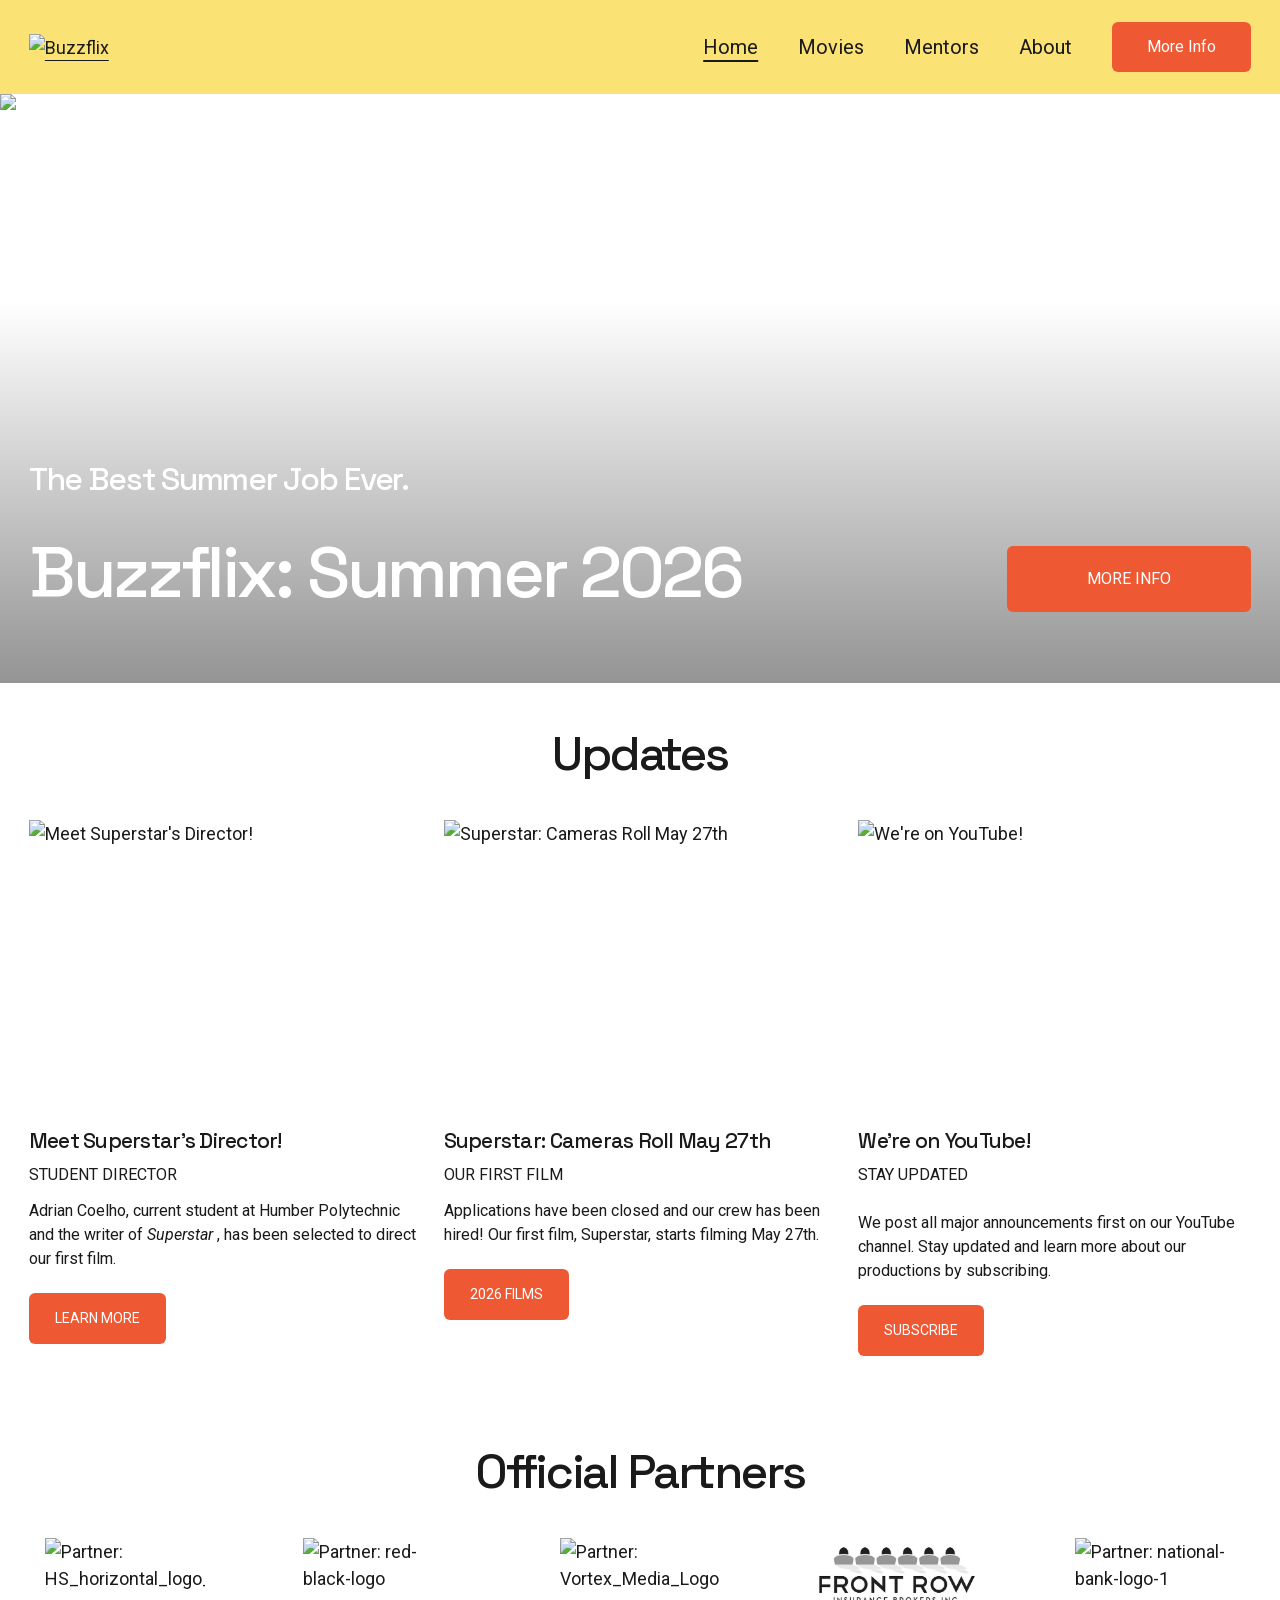
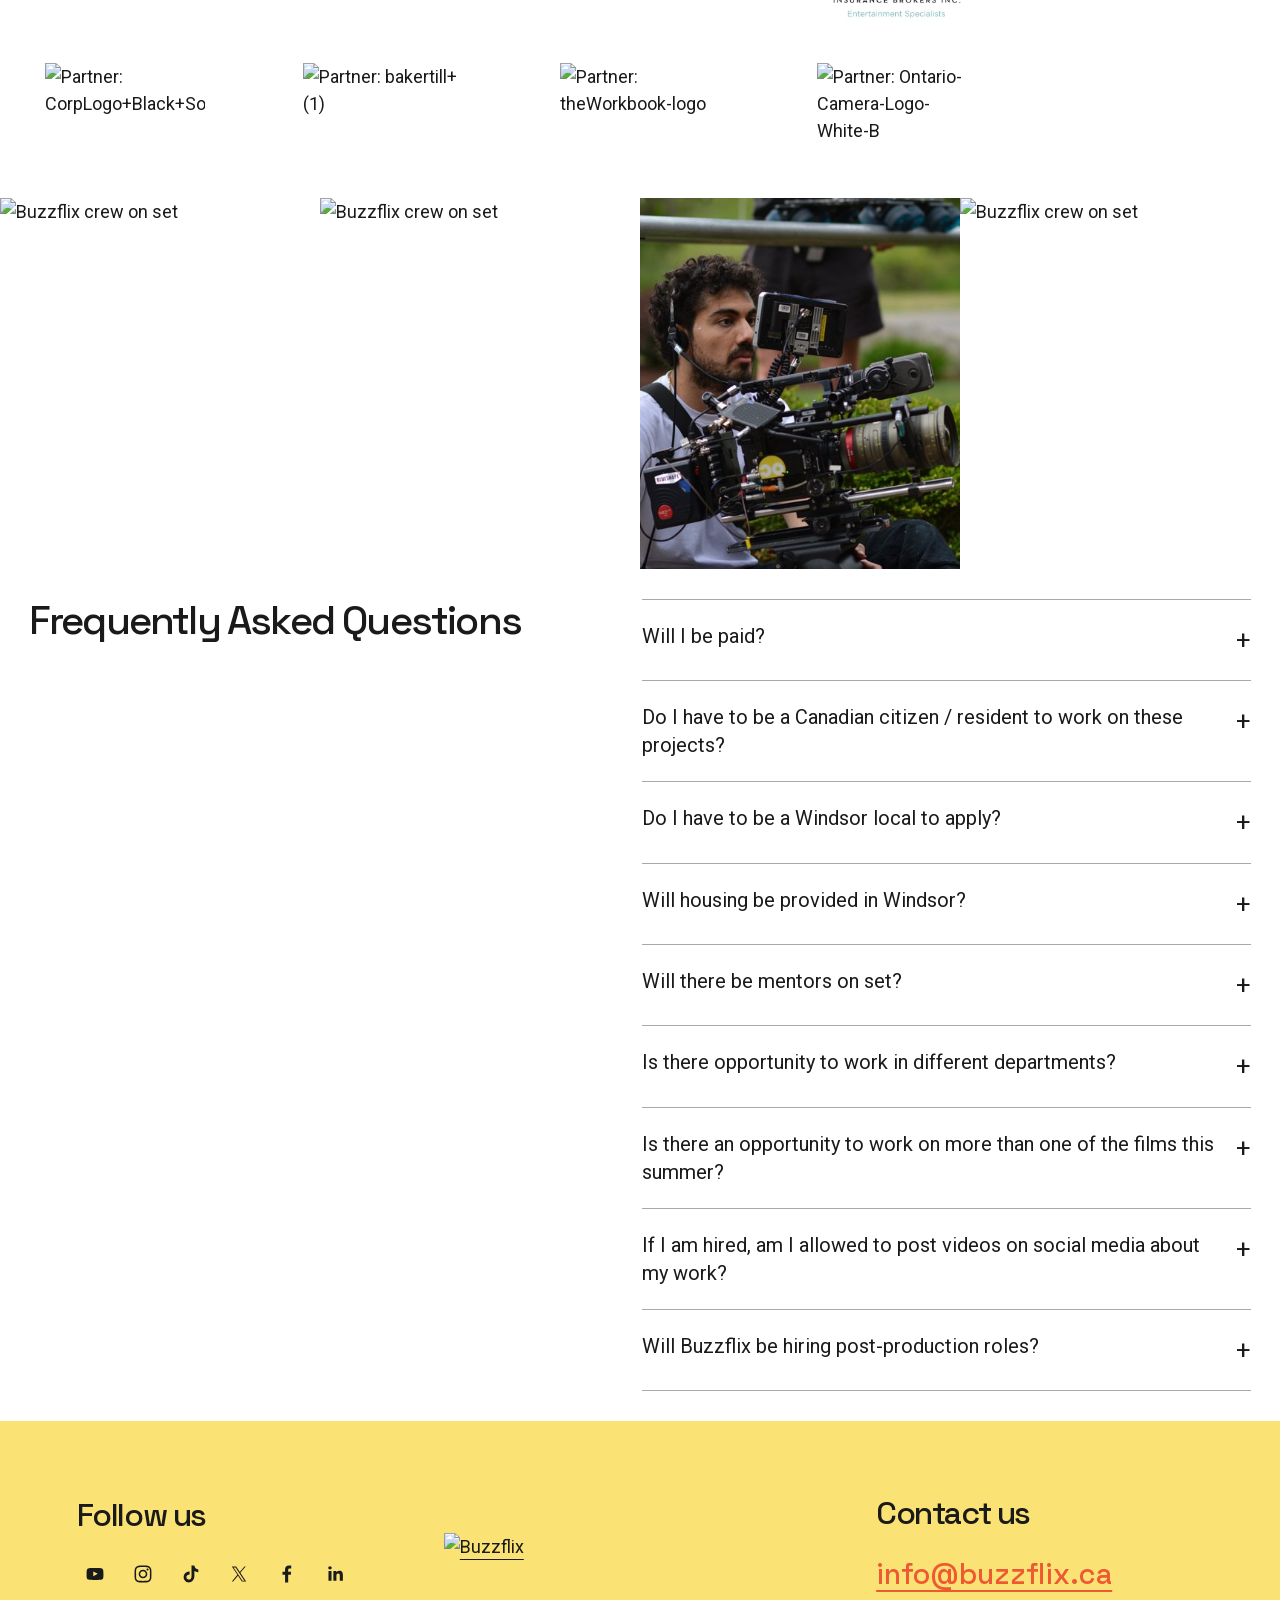
==== index.html @ 909cb9b0 "Add files via upload" ====
<!doctype html>
<html lang="en-CA"><head><meta charset="utf-8"><meta name="viewport" content="width=device-width,initial-scale=1"><meta name="description" content="Paying students to work on real feature films this summer. Crew. Cast. Camera. Production. If you’ve ever wanted to be on a movie set—this is your shot. "><title>Buzzflix: The Best Summer Job Ever.</title><link rel="stylesheet" href="assets/css/fonts.css"><link rel="stylesheet" href="assets/css/tokens.css"><link rel="stylesheet" href="assets/css/base.css"><link rel="stylesheet" href="assets/css/components.css"><link rel="stylesheet" href="assets/css/pages.css"><script type="module" src="assets/js/main.js"></script></head><body><a class="skip-link" href="#main">
 Skip to content
</a>
<header class="site-header">
 <a aria-label="Buzzflix home" class="brand" href="index.html">
  <img alt="Buzzflix" decoding="async" loading="eager" src="assets/images/buzzflix-b-1--2cb0f06.png" style="object-position:50.0% 50.0%"/>
 </a>
 <button aria-controls="main-nav" aria-expanded="false" class="menu-toggle">
  Menu
  <span aria-hidden="true">
   ☰
  </span>
 </button>
 <nav aria-label="Main navigation" id="main-nav">
  <a data-page="home" aria-current="page" href="index.html">
   Home
  </a>
  <a data-page="movies" href="movies.html">
   Movies
  </a>
  <a data-page="mentors" href="mentors.html">
   Mentors
  </a>
  <a data-page="about" href="about.html">
   About
  </a>
  <a class="button" href="https://www.youtube.com/@buzzflix_ca">
   More Info
  </a>
 </nav>
</header>
<main id="main"><section class="home-hero">
 <img alt="Behind the scenes on Superstar" decoding="async" loading="eager" src="assets/images/dsc-0213-7fdd711.jpg" style="object-position:75.57442557442558% 46.40290018126133%"/>
 <div class="hero-content">
  <div>
   <p>
    The Best Summer Job Ever.
   </p>
   <h1>
    Buzzflix: Summer 2026
   </h1>
  </div>
  <a class="button" href="https://www.youtube.com/@buzzflix_ca">
   More Info
  </a>
 </div>
</section>
<section aria-labelledby="updates-title" class="section updates">
 <h2 class="section-title" id="updates-title">
  Updates
 </h2>
 <div class="carousel" data-carousel="">
  <div aria-label="Updates" aria-roledescription="carousel" class="carousel-track" tabindex="0">
   <article class="card">
    <img alt="Meet Superstar's Director!" decoding="async" loading="lazy" src="assets/images/adrian-coelho-headshot-b5e8808.jpg" style="object-position:61.9728845254792% 37.60235014688418%"/>
    <h3>
     Meet Superstar's Director!
    </h3>
    <div>
     <p>
      STUDENT DIRECTOR
     </p>
     <p>
      Adrian Coelho, current student at Humber Polytechnic and the writer of
      <em>
       Superstar
      </em>
      , has been selected to direct our first film.
     </p>
    </div>
    <a class="button" href="https://www.youtube.com/shorts/eqqdLzjQBlU">
     LEARN MORE
    </a>
   </article>
   <article class="card">
    <img alt="Superstar: Cameras Roll May 27th" decoding="async" loading="lazy" src="assets/images/superstar-7460d68.png" style="object-position:50.0% 50.0%"/>
    <h3>
     Superstar: Cameras Roll May 27th
    </h3>
    <div>
     <p>
      OUR FIRST FILM
     </p>
     <p>
      Applications have been closed and our crew has been hired! Our first film, Superstar, starts filming May 27th.
     </p>
    </div>
    <a class="button" href="movies.html">
     2026 FILMS
    </a>
   </article>
   <article class="card">
    <img alt="We're on YouTube!" decoding="async" loading="lazy" src="assets/images/new-project-1--efeedbc.jpg" style="object-position:50.0% 50.0%"/>
    <h3>
     We're on YouTube!
    </h3>
    <div>
     <p>
      STAY UPDATED
      <br/>
      <br/>
      We post all major announcements first on our YouTube channel. Stay updated and learn more about our productions by subscribing.
     </p>
    </div>
    <a class="button" href="https://www.youtube.com/@buzzflix_ca">
     SUBSCRIBE
    </a>
   </article>
  </div>
 </div>
</section>
<section class="section partners">
 <h2 class="section-title">
  Official Partners
 </h2>
 <div class="partner-grid">
  <img alt="Partner: HS_horizontal_logo_BLK_RGB" decoding="async" loading="lazy" src="assets/images/hs-horizontal-logo-blk-rgb-bb07d98.png" style="object-position:50.0% 50.0%"/>
  <img alt="Partner: red-black-logo" decoding="async" loading="lazy" src="assets/images/red-black-logo-b46a8f7.jpg" style="object-position:50.0% 50.0%"/>
  <img alt="Partner: Vortex_Media_Logo" decoding="async" loading="lazy" src="assets/images/vortex-media-logo-3c2cc60.png" style="object-position:50.0% 50.0%"/>
  <img alt="Partner: front-row-logo-web" decoding="async" loading="lazy" src="assets/images/front-row-logo-web-72d317c.jpg" style="object-position:50.0% 50.0%"/>
  <img alt="Partner: national-bank-logo-1" decoding="async" loading="lazy" src="assets/images/national-bank-logo-1-4433d01.jpg" style="object-position:50.0% 50.0%"/>
  <img alt="Partner: CorpLogo+Black+Solid" decoding="async" loading="lazy" src="assets/images/corplogo-black-solid-91279ac.jpg" style="object-position:50.0% 50.0%"/>
  <img alt="Partner: bakertill+(1)" decoding="async" loading="lazy" src="assets/images/bakertill-1--c5bbf0e.png" style="object-position:50.0% 50.0%"/>
  <img alt="Partner: theWorkbook-logo" decoding="async" loading="lazy" src="assets/images/theworkbook-logo-025cd35.png" style="object-position:50.0% 50.0%"/>
  <img alt="Partner: Ontario-Camera-Logo-White-B" decoding="async" loading="lazy" src="assets/images/ontario-camera-logo-white-b-909fa6a.png" style="object-position:50.0% 50.0%"/>
 </div>
</section>
<section aria-label="Behind the scenes" class="photo-strip">
 <img alt="Buzzflix crew on set" decoding="async" loading="lazy" src="assets/images/copy-of-dsc-0334-54da9bc.jpg" style="object-position:24.425574425574425% 44.002750171885744%"/>
 <img alt="Buzzflix crew on set" decoding="async" loading="lazy" src="assets/images/copy-of-dsc-0694-d42322f.jpg" style="object-position:38.81118881118881% 51.2032002000125%"/>
 <img alt="Buzzflix crew on set" decoding="async" loading="lazy" src="assets/images/copy-of-dsc-0519-4a929a8.jpg" style="object-position:38.81118881118881% 39.20245015313457%"/>
 <img alt="Buzzflix crew on set" decoding="async" loading="lazy" src="assets/images/dsc-0059-17d9d09.jpg" style="object-position:50.0% 50.0%"/>
</section>
<section class="section faq">
 <h2>
  Frequently Asked Questions
 </h2>
 <div>
  <details>
   <summary>
    Will I be paid?
   </summary>
   <div>
    <p>
     Yes,
     <strong>
      all student crew
     </strong>
     will be paid a flat rate of $250 per day, regardless of their position.
    </p>
   </div>
  </details>
  <details>
   <summary>
    Do I have to be a Canadian citizen / resident to work on these projects?
   </summary>
   <div>
    <p>
     Yes.
    </p>
   </div>
  </details>
  <details>
   <summary>
    Do I have to be a Windsor local to apply?
   </summary>
   <div>
    <p>
     No, any current or recent graduate is eligible to apply as long as they meet the criteria above.  But all four films will be shooting in Windsor ON, Canada.
    </p>
    <p>
    </p>
   </div>
  </details>
  <details>
   <summary>
    Will housing be provided in Windsor?
   </summary>
   <div>
    <p>
     No, students are responsible for finding their own housing
    </p>
    <p>
    </p>
   </div>
  </details>
  <details>
   <summary>
    Will there be mentors on set?
   </summary>
   <div>
    <p>
     Yes. There will be industry veterans of both Hollywood and the Canadian film industry acting as mentors in various departments. Learn about our mentors
     <a href="mentors.html">
      here
     </a>
     !
    </p>
   </div>
  </details>
  <details>
   <summary>
    Is there opportunity to work in different departments?
   </summary>
   <div>
    <p>
     Absolutely. If you are hired in one role for a film, you can apply for a different department on the next one.
    </p>
   </div>
  </details>
  <details>
   <summary>
    Is there an opportunity to work on more than one of the films this summer?
   </summary>
   <div>
    <p>
     Yes! You can work on all four if you like.
    </p>
   </div>
  </details>
  <details>
   <summary>
    If I am hired, am I allowed to post videos on social media about my work?
   </summary>
   <div>
    <p>
     Yes! Buzzflix will flip traditional film production social media rules on their head. Rather than restricting online activity, all participants will be encouraged to document and share their experience across personal social channels, linking back to Buzzflix’s YouTube and social platforms.
    </p>
   </div>
  </details>
  <details>
   <summary>
    Will Buzzflix be hiring post-production roles?
   </summary>
   <div>
    <p>
     Yes, there will be opportunities in Post for all films.
    </p>
   </div>
  </details>
 </div>
</section>
</main><footer class="site-footer">
 <div>
  <h2>
   Follow us
  </h2>
  <nav aria-label="Social media" class="social-links">
   <a aria-label="YouTube" href="https://www.youtube.com/@buzzflix_ca">
    <svg aria-hidden="true" focusable="false" viewBox="0 0 64 64">
     <g class="svg-icon">
      <path d="M46.7,26c0,0-0.3-2.1-1.2-3c-1.1-1.2-2.4-1.2-3-1.3C38.3,21.4,32,21.4,32,21.4h0 c0,0-6.3,0-10.5,0.3c-0.6,0.1-1.9,0.1-3,1.3c-0.9,0.9-1.2,3-1.2,3S17,28.4,17,30.9v2.3c0,2.4,0.3,4.9,0.3,4.9s0.3,2.1,1.2,3 c1.1,1.2,2.6,1.2,3.3,1.3c2.4,0.2,10.2,0.3,10.2,0.3s6.3,0,10.5-0.3c0.6-0.1,1.9-0.1,3-1.3c0.9-0.9,1.2-3,1.2-3s0.3-2.4,0.3-4.9 v-2.3C47,28.4,46.7,26,46.7,26z M28.9,35.9l0-8.4l8.1,4.2L28.9,35.9z">
      </path>
     </g>
    </svg>
   </a>
   <a aria-label="Instagram" href="https://www.instagram.com/buzzflix_ca/">
    <svg aria-hidden="true" focusable="false" viewBox="0 0 64 64">
     <g class="svg-icon">
      <path d="M46.91,25.816c-0.073-1.597-0.326-2.687-0.697-3.641c-0.383-0.986-0.896-1.823-1.73-2.657c-0.834-0.834-1.67-1.347-2.657-1.73c-0.954-0.371-2.045-0.624-3.641-0.697C36.585,17.017,36.074,17,32,17s-4.585,0.017-6.184,0.09c-1.597,0.073-2.687,0.326-3.641,0.697c-0.986,0.383-1.823,0.896-2.657,1.73c-0.834,0.834-1.347,1.67-1.73,2.657c-0.371,0.954-0.624,2.045-0.697,3.641C17.017,27.415,17,27.926,17,32c0,4.074,0.017,4.585,0.09,6.184c0.073,1.597,0.326,2.687,0.697,3.641c0.383,0.986,0.896,1.823,1.73,2.657c0.834,0.834,1.67,1.347,2.657,1.73c0.954,0.371,2.045,0.624,3.641,0.697C27.415,46.983,27.926,47,32,47s4.585-0.017,6.184-0.09c1.597-0.073,2.687-0.326,3.641-0.697c0.986-0.383,1.823-0.896,2.657-1.73c0.834-0.834,1.347-1.67,1.73-2.657c0.371-0.954,0.624-2.045,0.697-3.641C46.983,36.585,47,36.074,47,32S46.983,27.415,46.91,25.816z M44.21,38.061c-0.067,1.462-0.311,2.257-0.516,2.785c-0.272,0.7-0.597,1.2-1.122,1.725c-0.525,0.525-1.025,0.85-1.725,1.122c-0.529,0.205-1.323,0.45-2.785,0.516c-1.581,0.072-2.056,0.087-6.061,0.087s-4.48-0.015-6.061-0.087c-1.462-0.067-2.257-0.311-2.785-0.516c-0.7-0.272-1.2-0.597-1.725-1.122c-0.525-0.525-0.85-1.025-1.122-1.725c-0.205-0.529-0.45-1.323-0.516-2.785c-0.072-1.582-0.087-2.056-0.087-6.061s0.015-4.48,0.087-6.061c0.067-1.462,0.311-2.257,0.516-2.785c0.272-0.7,0.597-1.2,1.122-1.725c0.525-0.525,1.025-0.85,1.725-1.122c0.529-0.205,1.323-0.45,2.785-0.516c1.582-0.072,2.056-0.087,6.061-0.087s4.48,0.015,6.061,0.087c1.462,0.067,2.257,0.311,2.785,0.516c0.7,0.272,1.2,0.597,1.725,1.122c0.525,0.525,0.85,1.025,1.122,1.725c0.205,0.529,0.45,1.323,0.516,2.785c0.072,1.582,0.087,2.056,0.087,6.061S44.282,36.48,44.21,38.061z M32,24.297c-4.254,0-7.703,3.449-7.703,7.703c0,4.254,3.449,7.703,7.703,7.703c4.254,0,7.703-3.449,7.703-7.703C39.703,27.746,36.254,24.297,32,24.297z M32,37c-2.761,0-5-2.239-5-5c0-2.761,2.239-5,5-5s5,2.239,5,5C37,34.761,34.761,37,32,37z M40.007,22.193c-0.994,0-1.8,0.806-1.8,1.8c0,0.994,0.806,1.8,1.8,1.8c0.994,0,1.8-0.806,1.8-1.8C41.807,22.999,41.001,22.193,40.007,22.193z">
      </path>
     </g>
    </svg>
   </a>
   <a aria-label="TikTok" href="https://www.tiktok.com/@buzzflix_ca">
    <svg aria-hidden="true" focusable="false" viewBox="0 0 64 64">
     <path d="M37.9281 17C38.4298 21.2545 40.825 23.7941 45 24.0658V28.8451C42.5859 29.0794 40.4652 28.3016 38.0038 26.821V35.7423C38.0038 47.147 25.4788 50.7361 20.4233 42.5457C17.1856 37.3073 19.1642 28.1048 29.5496 27.73V32.781C28.7296 32.9058 27.9219 33.1002 27.1355 33.362C24.835 34.1398 23.5191 35.583 23.8883 38.1413C24.5889 43.033 33.6584 44.4856 32.901 34.9176V17H37.9091H37.9281Z">
     </path>
    </svg>
   </a>
   <a aria-label="X" href="https://x.com/buzzflix_ca">
    <svg aria-hidden="true" focusable="false" viewBox="0 0 64 64">
     <g class="svg-icon">
      <path d="M34.426 29.9327L43.9189 18.5H41.6694L33.4267 28.4268L26.8432 18.5H19.25L29.2055 33.5111L19.25 45.5H21.4997L30.2042 35.0169L37.1568 45.5H44.75L34.426 29.9327ZM22.3102 20.2546H25.7656L41.6704 43.8252H38.2151L22.3102 20.2546Z">
      </path>
     </g>
    </svg>
   </a>
   <a aria-label="Facebook" href="https://www.facebook.com/people/Buzzflix/61586788932011/">
    <svg aria-hidden="true" focusable="false" viewBox="0 0 64 64">
     <g class="svg-icon">
      <path d="M34.1,47V33.3h4.6l0.7-5.3h-5.3v-3.4c0-1.5,0.4-2.6,2.6-2.6l2.8,0v-4.8c-0.5-0.1-2.2-0.2-4.1-0.2 c-4.1,0-6.9,2.5-6.9,7V28H24v5.3h4.6V47H34.1z">
      </path>
     </g>
    </svg>
   </a>
   <a aria-label="LinkedIn" href="https://www.linkedin.com/company/buzzflix-inc/">
    <svg aria-hidden="true" focusable="false" viewBox="0 0 64 64">
     <g class="svg-icon">
      <path d="M20.4,44h5.4V26.6h-5.4V44z M23.1,18c-1.7,0-3.1,1.4-3.1,3.1c0,1.7,1.4,3.1,3.1,3.1 c1.7,0,3.1-1.4,3.1-3.1C26.2,19.4,24.8,18,23.1,18z M39.5,26.2c-2.6,0-4.4,1.4-5.1,2.8h-0.1v-2.4h-5.2V44h5.4v-8.6 c0-2.3,0.4-4.5,3.2-4.5c2.8,0,2.8,2.6,2.8,4.6V44H46v-9.5C46,29.8,45,26.2,39.5,26.2z">
      </path>
     </g>
    </svg>
   </a>
  </nav>
 </div>
 <a class="footer-brand" href="index.html">
  <img alt="Buzzflix" decoding="async" loading="eager" src="assets/images/buzzflix-b-1--2cb0f06.png" style="object-position:50.0% 50.0%"/>
 </a>
 <div>
  <h2>
   Contact us
  </h2>
  <a class="contact" href="mailto:info@buzzflix.ca">
   info@buzzflix.ca
  </a>
 </div>
</footer>
</body></html>
---- assets/css/fonts.css ----
/* latin-ext */
@font-face {
  font-family: 'Space Grotesk';
  font-style: normal;
  font-weight: 700;
  font-display: swap;
  src: url('../fonts/latin-ext-f76e862.woff2') format('woff2');
  unicode-range: U+0100-02BA, U+02BD-02C5, U+02C7-02CC, U+02CE-02D7, U+02DD-02FF, U+0304, U+0308, U+0329, U+1D00-1DBF, U+1E00-1E9F, U+1EF2-1EFF, U+2020, U+20A0-20AB, U+20AD-20C0, U+2113, U+2C60-2C7F, U+A720-A7FF;
}
/* latin */
@font-face {
  font-family: 'Space Grotesk';
  font-style: normal;
  font-weight: 700;
  font-display: swap;
  src: url('../fonts/latin-f6bf773.woff2') format('woff2');
  unicode-range: U+0000-00FF, U+0131, U+0152-0153, U+02BB-02BC, U+02C6, U+02DA, U+02DC, U+0304, U+0308, U+0329, U+2000-206F, U+20AC, U+2122, U+2191, U+2193, U+2212, U+2215, U+FEFF, U+FFFD;
}
/* vietnamese */
@font-face {
  font-family: 'Space Grotesk';
  font-style: normal;
  font-weight: 700;
  font-display: swap;
  src: url('../fonts/vietnamese-321a05a.woff2') format('woff2');
  unicode-range: U+0102-0103, U+0110-0111, U+0128-0129, U+0168-0169, U+01A0-01A1, U+01AF-01B0, U+0300-0301, U+0303-0304, U+0308-0309, U+0323, U+0329, U+1EA0-1EF9, U+20AB;
}
/* symbols */
@font-face {
  font-family: 'Roboto';
  font-style: normal;
  font-weight: 700;
  font-display: swap;
  src: url('../fonts/symbols-8190961.woff2') format('woff2');
  unicode-range: U+0001-000C, U+000E-001F, U+007F-009F, U+20DD-20E0, U+20E2-20E4, U+2150-218F, U+2190, U+2192, U+2194-2199, U+21AF, U+21E6-21F0, U+21F3, U+2218-2219, U+2299, U+22C4-22C6, U+2300-243F, U+2440-244A, U+2460-24FF, U+25A0-27BF, U+2800-28FF, U+2921-2922, U+2981, U+29BF, U+29EB, U+2B00-2BFF, U+4DC0-4DFF, U+FFF9-FFFB, U+10140-1018E, U+10190-1019C, U+101A0, U+101D0-101FD, U+102E0-102FB, U+10E60-10E7E, U+1D2C0-1D2D3, U+1D2E0-1D37F, U+1F000-1F0FF, U+1F100-1F1AD, U+1F1E6-1F1FF, U+1F30D-1F30F, U+1F315, U+1F31C, U+1F31E, U+1F320-1F32C, U+1F336, U+1F378, U+1F37D, U+1F382, U+1F393-1F39F, U+1F3A7-1F3A8, U+1F3AC-1F3AF, U+1F3C2, U+1F3C4-1F3C6, U+1F3CA-1F3CE, U+1F3D4-1F3E0, U+1F3ED, U+1F3F1-1F3F3, U+1F3F5-1F3F7, U+1F408, U+1F415, U+1F41F, U+1F426, U+1F43F, U+1F441-1F442, U+1F444, U+1F446-1F449, U+1F44C-1F44E, U+1F453, U+1F46A, U+1F47D, U+1F4A3, U+1F4B0, U+1F4B3, U+1F4B9, U+1F4BB, U+1F4BF, U+1F4C8-1F4CB, U+1F4D6, U+1F4DA, U+1F4DF, U+1F4E3-1F4E6, U+1F4EA-1F4ED, U+1F4F7, U+1F4F9-1F4FB, U+1F4FD-1F4FE, U+1F503, U+1F507-1F50B, U+1F50D, U+1F512-1F513, U+1F53E-1F54A, U+1F54F-1F5FA, U+1F610, U+1F650-1F67F, U+1F687, U+1F68D, U+1F691, U+1F694, U+1F698, U+1F6AD, U+1F6B2, U+1F6B9-1F6BA, U+1F6BC, U+1F6C6-1F6CF, U+1F6D3-1F6D7, U+1F6E0-1F6EA, U+1F6F0-1F6F3, U+1F6F7-1F6FC, U+1F700-1F7FF, U+1F800-1F80B, U+1F810-1F847, U+1F850-1F859, U+1F860-1F887, U+1F890-1F8AD, U+1F8B0-1F8BB, U+1F8C0-1F8C1, U+1F900-1F90B, U+1F93B, U+1F946, U+1F984, U+1F996, U+1F9E9, U+1FA00-1FA6F, U+1FA70-1FA7C, U+1FA80-1FA89, U+1FA8F-1FAC6, U+1FACE-1FADC, U+1FADF-1FAE9, U+1FAF0-1FAF8, U+1FB00-1FBFF;
}
/* cyrillic-ext */
@font-face {
  font-family: 'Roboto';
  font-style: normal;
  font-weight: 700;
  font-display: swap;
  src: url('../fonts/cyrillic-ext-8a17614.woff2') format('woff2');
  unicode-range: U+0460-052F, U+1C80-1C8A, U+20B4, U+2DE0-2DFF, U+A640-A69F, U+FE2E-FE2F;
}
/* vietnamese */
@font-face {
  font-family: 'Roboto';
  font-style: normal;
  font-weight: 700;
  font-display: swap;
  src: url('../fonts/vietnamese-47afded.woff2') format('woff2');
  unicode-range: U+0102-0103, U+0110-0111, U+0128-0129, U+0168-0169, U+01A0-01A1, U+01AF-01B0, U+0300-0301, U+0303-0304, U+0308-0309, U+0323, U+0329, U+1EA0-1EF9, U+20AB;
}
/* latin */
@font-face {
  font-family: 'Roboto';
  font-style: normal;
  font-weight: 700;
  font-display: swap;
  src: url('../fonts/latin-d89f165.woff2') format('woff2');
  unicode-range: U+0000-00FF, U+0131, U+0152-0153, U+02BB-02BC, U+02C6, U+02DA, U+02DC, U+0304, U+0308, U+0329, U+2000-206F, U+20AC, U+2122, U+2191, U+2193, U+2212, U+2215, U+FEFF, U+FFFD;
}
/* cyrillic */
@font-face {
  font-family: 'Roboto';
  font-style: normal;
  font-weight: 700;
  font-display: swap;
  src: url('../fonts/cyrillic-c03c80e.woff2') format('woff2');
  unicode-range: U+0301, U+0400-045F, U+0490-0491, U+04B0-04B1, U+2116;
}
/* latin-ext */
@font-face {
  font-family: 'Roboto';
  font-style: normal;
  font-weight: 700;
  font-display: swap;
  src: url('../fonts/latin-ext-694844b.woff2') format('woff2');
  unicode-range: U+0100-02BA, U+02BD-02C5, U+02C7-02CC, U+02CE-02D7, U+02DD-02FF, U+0304, U+0308, U+0329, U+1D00-1DBF, U+1E00-1E9F, U+1EF2-1EFF, U+2020, U+20A0-20AB, U+20AD-20C0, U+2113, U+2C60-2C7F, U+A720-A7FF;
}
/* math */
@font-face {
  font-family: 'Roboto';
  font-style: normal;
  font-weight: 700;
  font-display: swap;
  src: url('../fonts/math-a44af01.woff2') format('woff2');
  unicode-range: U+0302-0303, U+0305, U+0307-0308, U+0310, U+0312, U+0315, U+031A, U+0326-0327, U+032C, U+032F-0330, U+0332-0333, U+0338, U+033A, U+0346, U+034D, U+0391-03A1, U+03A3-03A9, U+03B1-03C9, U+03D1, U+03D5-03D6, U+03F0-03F1, U+03F4-03F5, U+2016-2017, U+2034-2038, U+203C, U+2040, U+2043, U+2047, U+2050, U+2057, U+205F, U+2070-2071, U+2074-208E, U+2090-209C, U+20D0-20DC, U+20E1, U+20E5-20EF, U+2100-2112, U+2114-2115, U+2117-2121, U+2123-214F, U+2190, U+2192, U+2194-21AE, U+21B0-21E5, U+21F1-21F2, U+21F4-2211, U+2213-2214, U+2216-22FF, U+2308-230B, U+2310, U+2319, U+231C-2321, U+2336-237A, U+237C, U+2395, U+239B-23B7, U+23D0, U+23DC-23E1, U+2474-2475, U+25AF, U+25B3, U+25B7, U+25BD, U+25C1, U+25CA, U+25CC, U+25FB, U+266D-266F, U+27C0-27FF, U+2900-2AFF, U+2B0E-2B11, U+2B30-2B4C, U+2BFE, U+3030, U+FF5B, U+FF5D, U+1D400-1D7FF, U+1EE00-1EEFF;
}
/* greek */
@font-face {
  font-family: 'Roboto';
  font-style: normal;
  font-weight: 700;
  font-display: swap;
  src: url('../fonts/greek-90a1988.woff2') format('woff2');
  unicode-range: U+0370-0377, U+037A-037F, U+0384-038A, U+038C, U+038E-03A1, U+03A3-03FF;
}
/* greek-ext */
@font-face {
  font-family: 'Roboto';
  font-style: normal;
  font-weight: 700;
  font-display: swap;
  src: url('../fonts/greek-ext-60eab92.woff2') format('woff2');
  unicode-range: U+1F00-1FFF;
}
/* cyrillic-ext */
@font-face {
  font-family: 'Alegreya Sans';
  font-style: italic;
  font-weight: 400;
  font-display: swap;
  src: url('../fonts/cyrillic-ext-0cc4448.woff2') format('woff2');
  unicode-range: U+0460-052F, U+1C80-1C8A, U+20B4, U+2DE0-2DFF, U+A640-A69F, U+FE2E-FE2F;
}
/* vietnamese */
@font-face {
  font-family: 'Alegreya Sans';
  font-style: italic;
  font-weight: 400;
  font-display: swap;
  src: url('../fonts/vietnamese-580bf07.woff2') format('woff2');
  unicode-range: U+0102-0103, U+0110-0111, U+0128-0129, U+0168-0169, U+01A0-01A1, U+01AF-01B0, U+0300-0301, U+0303-0304, U+0308-0309, U+0323, U+0329, U+1EA0-1EF9, U+20AB;
}
/* greek-ext */
@font-face {
  font-family: 'Alegreya Sans';
  font-style: italic;
  font-weight: 400;
  font-display: swap;
  src: url('../fonts/greek-ext-ba80622.woff2') format('woff2');
  unicode-range: U+1F00-1FFF;
}
/* cyrillic */
@font-face {
  font-family: 'Alegreya Sans';
  font-style: italic;
  font-weight: 400;
  font-display: swap;
  src: url('../fonts/cyrillic-c4025cf.woff2') format('woff2');
  unicode-range: U+0301, U+0400-045F, U+0490-0491, U+04B0-04B1, U+2116;
}
/* latin */
@font-face {
  font-family: 'Alegreya Sans';
  font-style: italic;
  font-weight: 400;
  font-display: swap;
  src: url('../fonts/latin-d0b5517.woff2') format('woff2');
  unicode-range: U+0000-00FF, U+0131, U+0152-0153, U+02BB-02BC, U+02C6, U+02DA, U+02DC, U+0304, U+0308, U+0329, U+2000-206F, U+20AC, U+2122, U+2191, U+2193, U+2212, U+2215, U+FEFF, U+FFFD;
}
/* greek */
@font-face {
  font-family: 'Alegreya Sans';
  font-style: italic;
  font-weight: 400;
  font-display: swap;
  src: url('../fonts/greek-04e2f20.woff2') format('woff2');
  unicode-range: U+0370-0377, U+037A-037F, U+0384-038A, U+038C, U+038E-03A1, U+03A3-03FF;
}
/* latin-ext */
@font-face {
  font-family: 'Alegreya Sans';
  font-style: italic;
  font-weight: 400;
  font-display: swap;
  src: url('../fonts/latin-ext-2f683e9.woff2') format('woff2');
  unicode-range: U+0100-02BA, U+02BD-02C5, U+02C7-02CC, U+02CE-02D7, U+02DD-02FF, U+0304, U+0308, U+0329, U+1D00-1DBF, U+1E00-1E9F, U+1EF2-1EFF, U+2020, U+20A0-20AB, U+20AD-20C0, U+2113, U+2C60-2C7F, U+A720-A7FF;
}
/* vietnamese */
@font-face {
  font-family: 'Roboto';
  font-style: italic;
  font-weight: 700;
  font-display: swap;
  src: url('../fonts/vietnamese-5e69a9a.woff2') format('woff2');
  unicode-range: U+0102-0103, U+0110-0111, U+0128-0129, U+0168-0169, U+01A0-01A1, U+01AF-01B0, U+0300-0301, U+0303-0304, U+0308-0309, U+0323, U+0329, U+1EA0-1EF9, U+20AB;
}
/* math */
@font-face {
  font-family: 'Roboto';
  font-style: italic;
  font-weight: 700;
  font-display: swap;
  src: url('../fonts/math-4d17b44.woff2') format('woff2');
  unicode-range: U+0302-0303, U+0305, U+0307-0308, U+0310, U+0312, U+0315, U+031A, U+0326-0327, U+032C, U+032F-0330, U+0332-0333, U+0338, U+033A, U+0346, U+034D, U+0391-03A1, U+03A3-03A9, U+03B1-03C9, U+03D1, U+03D5-03D6, U+03F0-03F1, U+03F4-03F5, U+2016-2017, U+2034-2038, U+203C, U+2040, U+2043, U+2047, U+2050, U+2057, U+205F, U+2070-2071, U+2074-208E, U+2090-209C, U+20D0-20DC, U+20E1, U+20E5-20EF, U+2100-2112, U+2114-2115, U+2117-2121, U+2123-214F, U+2190, U+2192, U+2194-21AE, U+21B0-21E5, U+21F1-21F2, U+21F4-2211, U+2213-2214, U+2216-22FF, U+2308-230B, U+2310, U+2319, U+231C-2321, U+2336-237A, U+237C, U+2395, U+239B-23B7, U+23D0, U+23DC-23E1, U+2474-2475, U+25AF, U+25B3, U+25B7, U+25BD, U+25C1, U+25CA, U+25CC, U+25FB, U+266D-266F, U+27C0-27FF, U+2900-2AFF, U+2B0E-2B11, U+2B30-2B4C, U+2BFE, U+3030, U+FF5B, U+FF5D, U+1D400-1D7FF, U+1EE00-1EEFF;
}
/* greek-ext */
@font-face {
  font-family: 'Roboto';
  font-style: italic;
  font-weight: 700;
  font-display: swap;
  src: url('../fonts/greek-ext-6c0a259.woff2') format('woff2');
  unicode-range: U+1F00-1FFF;
}
/* symbols */
@font-face {
  font-family: 'Roboto';
  font-style: italic;
  font-weight: 700;
  font-display: swap;
  src: url('../fonts/symbols-2a89b61.woff2') format('woff2');
  unicode-range: U+0001-000C, U+000E-001F, U+007F-009F, U+20DD-20E0, U+20E2-20E4, U+2150-218F, U+2190, U+2192, U+2194-2199, U+21AF, U+21E6-21F0, U+21F3, U+2218-2219, U+2299, U+22C4-22C6, U+2300-243F, U+2440-244A, U+2460-24FF, U+25A0-27BF, U+2800-28FF, U+2921-2922, U+2981, U+29BF, U+29EB, U+2B00-2BFF, U+4DC0-4DFF, U+FFF9-FFFB, U+10140-1018E, U+10190-1019C, U+101A0, U+101D0-101FD, U+102E0-102FB, U+10E60-10E7E, U+1D2C0-1D2D3, U+1D2E0-1D37F, U+1F000-1F0FF, U+1F100-1F1AD, U+1F1E6-1F1FF, U+1F30D-1F30F, U+1F315, U+1F31C, U+1F31E, U+1F320-1F32C, U+1F336, U+1F378, U+1F37D, U+1F382, U+1F393-1F39F, U+1F3A7-1F3A8, U+1F3AC-1F3AF, U+1F3C2, U+1F3C4-1F3C6, U+1F3CA-1F3CE, U+1F3D4-1F3E0, U+1F3ED, U+1F3F1-1F3F3, U+1F3F5-1F3F7, U+1F408, U+1F415, U+1F41F, U+1F426, U+1F43F, U+1F441-1F442, U+1F444, U+1F446-1F449, U+1F44C-1F44E, U+1F453, U+1F46A, U+1F47D, U+1F4A3, U+1F4B0, U+1F4B3, U+1F4B9, U+1F4BB, U+1F4BF, U+1F4C8-1F4CB, U+1F4D6, U+1F4DA, U+1F4DF, U+1F4E3-1F4E6, U+1F4EA-1F4ED, U+1F4F7, U+1F4F9-1F4FB, U+1F4FD-1F4FE, U+1F503, U+1F507-1F50B, U+1F50D, U+1F512-1F513, U+1F53E-1F54A, U+1F54F-1F5FA, U+1F610, U+1F650-1F67F, U+1F687, U+1F68D, U+1F691, U+1F694, U+1F698, U+1F6AD, U+1F6B2, U+1F6B9-1F6BA, U+1F6BC, U+1F6C6-1F6CF, U+1F6D3-1F6D7, U+1F6E0-1F6EA, U+1F6F0-1F6F3, U+1F6F7-1F6FC, U+1F700-1F7FF, U+1F800-1F80B, U+1F810-1F847, U+1F850-1F859, U+1F860-1F887, U+1F890-1F8AD, U+1F8B0-1F8BB, U+1F8C0-1F8C1, U+1F900-1F90B, U+1F93B, U+1F946, U+1F984, U+1F996, U+1F9E9, U+1FA00-1FA6F, U+1FA70-1FA7C, U+1FA80-1FA89, U+1FA8F-1FAC6, U+1FACE-1FADC, U+1FADF-1FAE9, U+1FAF0-1FAF8, U+1FB00-1FBFF;
}
/* greek */
@font-face {
  font-family: 'Roboto';
  font-style: italic;
  font-weight: 700;
  font-display: swap;
  src: url('../fonts/greek-30e8608.woff2') format('woff2');
  unicode-range: U+0370-0377, U+037A-037F, U+0384-038A, U+038C, U+038E-03A1, U+03A3-03FF;
}
/* cyrillic-ext */
@font-face {
  font-family: 'Roboto';
  font-style: italic;
  font-weight: 700;
  font-display: swap;
  src: url('../fonts/cyrillic-ext-0327bbe.woff2') format('woff2');
  unicode-range: U+0460-052F, U+1C80-1C8A, U+20B4, U+2DE0-2DFF, U+A640-A69F, U+FE2E-FE2F;
}
/* latin */
@font-face {
  font-family: 'Roboto';
  font-style: italic;
  font-weight: 700;
  font-display: swap;
  src: url('../fonts/latin-9b16096.woff2') format('woff2');
  unicode-range: U+0000-00FF, U+0131, U+0152-0153, U+02BB-02BC, U+02C6, U+02DA, U+02DC, U+0304, U+0308, U+0329, U+2000-206F, U+20AC, U+2122, U+2191, U+2193, U+2212, U+2215, U+FEFF, U+FFFD;
}
/* latin-ext */
@font-face {
  font-family: 'Roboto';
  font-style: italic;
  font-weight: 700;
  font-display: swap;
  src: url('../fonts/latin-ext-df77cae.woff2') format('woff2');
  unicode-range: U+0100-02BA, U+02BD-02C5, U+02C7-02CC, U+02CE-02D7, U+02DD-02FF, U+0304, U+0308, U+0329, U+1D00-1DBF, U+1E00-1E9F, U+1EF2-1EFF, U+2020, U+20A0-20AB, U+20AD-20C0, U+2113, U+2C60-2C7F, U+A720-A7FF;
}
/* cyrillic */
@font-face {
  font-family: 'Roboto';
  font-style: italic;
  font-weight: 700;
  font-display: swap;
  src: url('../fonts/cyrillic-b2342c3.woff2') format('woff2');
  unicode-range: U+0301, U+0400-045F, U+0490-0491, U+04B0-04B1, U+2116;
}
/* math */
@font-face {
  font-family: 'Roboto';
  font-style: normal;
  font-weight: 400;
  font-display: swap;
  src: url('../fonts/math-ee4a32f.woff2') format('woff2');
  unicode-range: U+0302-0303, U+0305, U+0307-0308, U+0310, U+0312, U+0315, U+031A, U+0326-0327, U+032C, U+032F-0330, U+0332-0333, U+0338, U+033A, U+0346, U+034D, U+0391-03A1, U+03A3-03A9, U+03B1-03C9, U+03D1, U+03D5-03D6, U+03F0-03F1, U+03F4-03F5, U+2016-2017, U+2034-2038, U+203C, U+2040, U+2043, U+2047, U+2050, U+2057, U+205F, U+2070-2071, U+2074-208E, U+2090-209C, U+20D0-20DC, U+20E1, U+20E5-20EF, U+2100-2112, U+2114-2115, U+2117-2121, U+2123-214F, U+2190, U+2192, U+2194-21AE, U+21B0-21E5, U+21F1-21F2, U+21F4-2211, U+2213-2214, U+2216-22FF, U+2308-230B, U+2310, U+2319, U+231C-2321, U+2336-237A, U+237C, U+2395, U+239B-23B7, U+23D0, U+23DC-23E1, U+2474-2475, U+25AF, U+25B3, U+25B7, U+25BD, U+25C1, U+25CA, U+25CC, U+25FB, U+266D-266F, U+27C0-27FF, U+2900-2AFF, U+2B0E-2B11, U+2B30-2B4C, U+2BFE, U+3030, U+FF5B, U+FF5D, U+1D400-1D7FF, U+1EE00-1EEFF;
}
/* greek-ext */
@font-face {
  font-family: 'Roboto';
  font-style: normal;
  font-weight: 400;
  font-display: swap;
  src: url('../fonts/greek-ext-7eeb7fd.woff2') format('woff2');
  unicode-range: U+1F00-1FFF;
}
/* latin */
@font-face {
  font-family: 'Roboto';
  font-style: normal;
  font-weight: 400;
  font-display: swap;
  src: url('../fonts/latin-2735d88.woff2') format('woff2');
  unicode-range: U+0000-00FF, U+0131, U+0152-0153, U+02BB-02BC, U+02C6, U+02DA, U+02DC, U+0304, U+0308, U+0329, U+2000-206F, U+20AC, U+2122, U+2191, U+2193, U+2212, U+2215, U+FEFF, U+FFFD;
}
/* greek */
@font-face {
  font-family: 'Roboto';
  font-style: normal;
  font-weight: 400;
  font-display: swap;
  src: url('../fonts/greek-a6d5fb1.woff2') format('woff2');
  unicode-range: U+0370-0377, U+037A-037F, U+0384-038A, U+038C, U+038E-03A1, U+03A3-03FF;
}
/* latin-ext */
@font-face {
  font-family: 'Roboto';
  font-style: normal;
  font-weight: 400;
  font-display: swap;
  src: url('../fonts/latin-ext-cd6a9cc.woff2') format('woff2');
  unicode-range: U+0100-02BA, U+02BD-02C5, U+02C7-02CC, U+02CE-02D7, U+02DD-02FF, U+0304, U+0308, U+0329, U+1D00-1DBF, U+1E00-1E9F, U+1EF2-1EFF, U+2020, U+20A0-20AB, U+20AD-20C0, U+2113, U+2C60-2C7F, U+A720-A7FF;
}
/* vietnamese */
@font-face {
  font-family: 'Roboto';
  font-style: normal;
  font-weight: 400;
  font-display: swap;
  src: url('../fonts/vietnamese-2991906.woff2') format('woff2');
  unicode-range: U+0102-0103, U+0110-0111, U+0128-0129, U+0168-0169, U+01A0-01A1, U+01AF-01B0, U+0300-0301, U+0303-0304, U+0308-0309, U+0323, U+0329, U+1EA0-1EF9, U+20AB;
}
/* cyrillic */
@font-face {
  font-family: 'Roboto';
  font-style: normal;
  font-weight: 400;
  font-display: swap;
  src: url('../fonts/cyrillic-efbff20.woff2') format('woff2');
  unicode-range: U+0301, U+0400-045F, U+0490-0491, U+04B0-04B1, U+2116;
}
/* symbols */
@font-face {
  font-family: 'Roboto';
  font-style: normal;
  font-weight: 400;
  font-display: swap;
  src: url('../fonts/symbols-5c1f3b5.woff2') format('woff2');
  unicode-range: U+0001-000C, U+000E-001F, U+007F-009F, U+20DD-20E0, U+20E2-20E4, U+2150-218F, U+2190, U+2192, U+2194-2199, U+21AF, U+21E6-21F0, U+21F3, U+2218-2219, U+2299, U+22C4-22C6, U+2300-243F, U+2440-244A, U+2460-24FF, U+25A0-27BF, U+2800-28FF, U+2921-2922, U+2981, U+29BF, U+29EB, U+2B00-2BFF, U+4DC0-4DFF, U+FFF9-FFFB, U+10140-1018E, U+10190-1019C, U+101A0, U+101D0-101FD, U+102E0-102FB, U+10E60-10E7E, U+1D2C0-1D2D3, U+1D2E0-1D37F, U+1F000-1F0FF, U+1F100-1F1AD, U+1F1E6-1F1FF, U+1F30D-1F30F, U+1F315, U+1F31C, U+1F31E, U+1F320-1F32C, U+1F336, U+1F378, U+1F37D, U+1F382, U+1F393-1F39F, U+1F3A7-1F3A8, U+1F3AC-1F3AF, U+1F3C2, U+1F3C4-1F3C6, U+1F3CA-1F3CE, U+1F3D4-1F3E0, U+1F3ED, U+1F3F1-1F3F3, U+1F3F5-1F3F7, U+1F408, U+1F415, U+1F41F, U+1F426, U+1F43F, U+1F441-1F442, U+1F444, U+1F446-1F449, U+1F44C-1F44E, U+1F453, U+1F46A, U+1F47D, U+1F4A3, U+1F4B0, U+1F4B3, U+1F4B9, U+1F4BB, U+1F4BF, U+1F4C8-1F4CB, U+1F4D6, U+1F4DA, U+1F4DF, U+1F4E3-1F4E6, U+1F4EA-1F4ED, U+1F4F7, U+1F4F9-1F4FB, U+1F4FD-1F4FE, U+1F503, U+1F507-1F50B, U+1F50D, U+1F512-1F513, U+1F53E-1F54A, U+1F54F-1F5FA, U+1F610, U+1F650-1F67F, U+1F687, U+1F68D, U+1F691, U+1F694, U+1F698, U+1F6AD, U+1F6B2, U+1F6B9-1F6BA, U+1F6BC, U+1F6C6-1F6CF, U+1F6D3-1F6D7, U+1F6E0-1F6EA, U+1F6F0-1F6F3, U+1F6F7-1F6FC, U+1F700-1F7FF, U+1F800-1F80B, U+1F810-1F847, U+1F850-1F859, U+1F860-1F887, U+1F890-1F8AD, U+1F8B0-1F8BB, U+1F8C0-1F8C1, U+1F900-1F90B, U+1F93B, U+1F946, U+1F984, U+1F996, U+1F9E9, U+1FA00-1FA6F, U+1FA70-1FA7C, U+1FA80-1FA89, U+1FA8F-1FAC6, U+1FACE-1FADC, U+1FADF-1FAE9, U+1FAF0-1FAF8, U+1FB00-1FBFF;
}
/* cyrillic-ext */
@font-face {
  font-family: 'Roboto';
  font-style: normal;
  font-weight: 400;
  font-display: swap;
  src: url('../fonts/cyrillic-ext-36956d8.woff2') format('woff2');
  unicode-range: U+0460-052F, U+1C80-1C8A, U+20B4, U+2DE0-2DFF, U+A640-A69F, U+FE2E-FE2F;
}
/* cyrillic-ext */
@font-face {
  font-family: 'Alegreya Sans';
  font-style: normal;
  font-weight: 400;
  font-display: swap;
  src: url('../fonts/cyrillic-ext-7aa8cd1.woff2') format('woff2');
  unicode-range: U+0460-052F, U+1C80-1C8A, U+20B4, U+2DE0-2DFF, U+A640-A69F, U+FE2E-FE2F;
}
/* latin */
@font-face {
  font-family: 'Alegreya Sans';
  font-style: normal;
  font-weight: 400;
  font-display: swap;
  src: url('../fonts/latin-5574fa7.woff2') format('woff2');
  unicode-range: U+0000-00FF, U+0131, U+0152-0153, U+02BB-02BC, U+02C6, U+02DA, U+02DC, U+0304, U+0308, U+0329, U+2000-206F, U+20AC, U+2122, U+2191, U+2193, U+2212, U+2215, U+FEFF, U+FFFD;
}
/* vietnamese */
@font-face {
  font-family: 'Alegreya Sans';
  font-style: normal;
  font-weight: 400;
  font-display: swap;
  src: url('../fonts/vietnamese-4d90d6d.woff2') format('woff2');
  unicode-range: U+0102-0103, U+0110-0111, U+0128-0129, U+0168-0169, U+01A0-01A1, U+01AF-01B0, U+0300-0301, U+0303-0304, U+0308-0309, U+0323, U+0329, U+1EA0-1EF9, U+20AB;
}
/* greek */
@font-face {
  font-family: 'Alegreya Sans';
  font-style: normal;
  font-weight: 400;
  font-display: swap;
  src: url('../fonts/greek-8234709.woff2') format('woff2');
  unicode-range: U+0370-0377, U+037A-037F, U+0384-038A, U+038C, U+038E-03A1, U+03A3-03FF;
}
/* latin-ext */
@font-face {
  font-family: 'Alegreya Sans';
  font-style: normal;
  font-weight: 400;
  font-display: swap;
  src: url('../fonts/latin-ext-86dde85.woff2') format('woff2');
  unicode-range: U+0100-02BA, U+02BD-02C5, U+02C7-02CC, U+02CE-02D7, U+02DD-02FF, U+0304, U+0308, U+0329, U+1D00-1DBF, U+1E00-1E9F, U+1EF2-1EFF, U+2020, U+20A0-20AB, U+20AD-20C0, U+2113, U+2C60-2C7F, U+A720-A7FF;
}
/* greek-ext */
@font-face {
  font-family: 'Alegreya Sans';
  font-style: normal;
  font-weight: 400;
  font-display: swap;
  src: url('../fonts/greek-ext-4cf4d77.woff2') format('woff2');
  unicode-range: U+1F00-1FFF;
}
/* cyrillic */
@font-face {
  font-family: 'Alegreya Sans';
  font-style: normal;
  font-weight: 400;
  font-display: swap;
  src: url('../fonts/cyrillic-1b681fe.woff2') format('woff2');
  unicode-range: U+0301, U+0400-045F, U+0490-0491, U+04B0-04B1, U+2116;
}
/* latin */
@font-face {
  font-family: 'Alegreya Sans';
  font-style: italic;
  font-weight: 700;
  font-display: swap;
  src: url('../fonts/latin-d9740d2.woff2') format('woff2');
  unicode-range: U+0000-00FF, U+0131, U+0152-0153, U+02BB-02BC, U+02C6, U+02DA, U+02DC, U+0304, U+0308, U+0329, U+2000-206F, U+20AC, U+2122, U+2191, U+2193, U+2212, U+2215, U+FEFF, U+FFFD;
}
/* latin-ext */
@font-face {
  font-family: 'Alegreya Sans';
  font-style: italic;
  font-weight: 700;
  font-display: swap;
  src: url('../fonts/latin-ext-00ba91c.woff2') format('woff2');
  unicode-range: U+0100-02BA, U+02BD-02C5, U+02C7-02CC, U+02CE-02D7, U+02DD-02FF, U+0304, U+0308, U+0329, U+1D00-1DBF, U+1E00-1E9F, U+1EF2-1EFF, U+2020, U+20A0-20AB, U+20AD-20C0, U+2113, U+2C60-2C7F, U+A720-A7FF;
}
/* greek-ext */
@font-face {
  font-family: 'Alegreya Sans';
  font-style: italic;
  font-weight: 700;
  font-display: swap;
  src: url('../fonts/greek-ext-67a38dc.woff2') format('woff2');
  unicode-range: U+1F00-1FFF;
}
/* cyrillic */
@font-face {
  font-family: 'Alegreya Sans';
  font-style: italic;
  font-weight: 700;
  font-display: swap;
  src: url('../fonts/cyrillic-e1628c4.woff2') format('woff2');
  unicode-range: U+0301, U+0400-045F, U+0490-0491, U+04B0-04B1, U+2116;
}
/* greek */
@font-face {
  font-family: 'Alegreya Sans';
  font-style: italic;
  font-weight: 700;
  font-display: swap;
  src: url('../fonts/greek-b645ac5.woff2') format('woff2');
  unicode-range: U+0370-0377, U+037A-037F, U+0384-038A, U+038C, U+038E-03A1, U+03A3-03FF;
}
/* cyrillic-ext */
@font-face {
  font-family: 'Alegreya Sans';
  font-style: italic;
  font-weight: 700;
  font-display: swap;
  src: url('../fonts/cyrillic-ext-a8004d3.woff2') format('woff2');
  unicode-range: U+0460-052F, U+1C80-1C8A, U+20B4, U+2DE0-2DFF, U+A640-A69F, U+FE2E-FE2F;
}
/* vietnamese */
@font-face {
  font-family: 'Alegreya Sans';
  font-style: italic;
  font-weight: 700;
  font-display: swap;
  src: url('../fonts/vietnamese-92e9461.woff2') format('woff2');
  unicode-range: U+0102-0103, U+0110-0111, U+0128-0129, U+0168-0169, U+01A0-01A1, U+01AF-01B0, U+0300-0301, U+0303-0304, U+0308-0309, U+0323, U+0329, U+1EA0-1EF9, U+20AB;
}
/* symbols */
@font-face {
  font-family: 'Roboto';
  font-style: italic;
  font-weight: 400;
  font-display: swap;
  src: url('../fonts/symbols-bf63665.woff2') format('woff2');
  unicode-range: U+0001-000C, U+000E-001F, U+007F-009F, U+20DD-20E0, U+20E2-20E4, U+2150-218F, U+2190, U+2192, U+2194-2199, U+21AF, U+21E6-21F0, U+21F3, U+2218-2219, U+2299, U+22C4-22C6, U+2300-243F, U+2440-244A, U+2460-24FF, U+25A0-27BF, U+2800-28FF, U+2921-2922, U+2981, U+29BF, U+29EB, U+2B00-2BFF, U+4DC0-4DFF, U+FFF9-FFFB, U+10140-1018E, U+10190-1019C, U+101A0, U+101D0-101FD, U+102E0-102FB, U+10E60-10E7E, U+1D2C0-1D2D3, U+1D2E0-1D37F, U+1F000-1F0FF, U+1F100-1F1AD, U+1F1E6-1F1FF, U+1F30D-1F30F, U+1F315, U+1F31C, U+1F31E, U+1F320-1F32C, U+1F336, U+1F378, U+1F37D, U+1F382, U+1F393-1F39F, U+1F3A7-1F3A8, U+1F3AC-1F3AF, U+1F3C2, U+1F3C4-1F3C6, U+1F3CA-1F3CE, U+1F3D4-1F3E0, U+1F3ED, U+1F3F1-1F3F3, U+1F3F5-1F3F7, U+1F408, U+1F415, U+1F41F, U+1F426, U+1F43F, U+1F441-1F442, U+1F444, U+1F446-1F449, U+1F44C-1F44E, U+1F453, U+1F46A, U+1F47D, U+1F4A3, U+1F4B0, U+1F4B3, U+1F4B9, U+1F4BB, U+1F4BF, U+1F4C8-1F4CB, U+1F4D6, U+1F4DA, U+1F4DF, U+1F4E3-1F4E6, U+1F4EA-1F4ED, U+1F4F7, U+1F4F9-1F4FB, U+1F4FD-1F4FE, U+1F503, U+1F507-1F50B, U+1F50D, U+1F512-1F513, U+1F53E-1F54A, U+1F54F-1F5FA, U+1F610, U+1F650-1F67F, U+1F687, U+1F68D, U+1F691, U+1F694, U+1F698, U+1F6AD, U+1F6B2, U+1F6B9-1F6BA, U+1F6BC, U+1F6C6-1F6CF, U+1F6D3-1F6D7, U+1F6E0-1F6EA, U+1F6F0-1F6F3, U+1F6F7-1F6FC, U+1F700-1F7FF, U+1F800-1F80B, U+1F810-1F847, U+1F850-1F859, U+1F860-1F887, U+1F890-1F8AD, U+1F8B0-1F8BB, U+1F8C0-1F8C1, U+1F900-1F90B, U+1F93B, U+1F946, U+1F984, U+1F996, U+1F9E9, U+1FA00-1FA6F, U+1FA70-1FA7C, U+1FA80-1FA89, U+1FA8F-1FAC6, U+1FACE-1FADC, U+1FADF-1FAE9, U+1FAF0-1FAF8, U+1FB00-1FBFF;
}
/* vietnamese */
@font-face {
  font-family: 'Roboto';
  font-style: italic;
  font-weight: 400;
  font-display: swap;
  src: url('../fonts/vietnamese-137022a.woff2') format('woff2');
  unicode-range: U+0102-0103, U+0110-0111, U+0128-0129, U+0168-0169, U+01A0-01A1, U+01AF-01B0, U+0300-0301, U+0303-0304, U+0308-0309, U+0323, U+0329, U+1EA0-1EF9, U+20AB;
}
/* latin */
@font-face {
  font-family: 'Roboto';
  font-style: italic;
  font-weight: 400;
  font-display: swap;
  src: url('../fonts/latin-d5b8ec5.woff2') format('woff2');
  unicode-range: U+0000-00FF, U+0131, U+0152-0153, U+02BB-02BC, U+02C6, U+02DA, U+02DC, U+0304, U+0308, U+0329, U+2000-206F, U+20AC, U+2122, U+2191, U+2193, U+2212, U+2215, U+FEFF, U+FFFD;
}
/* latin-ext */
@font-face {
  font-family: 'Roboto';
  font-style: italic;
  font-weight: 400;
  font-display: swap;
  src: url('../fonts/latin-ext-05d5fc0.woff2') format('woff2');
  unicode-range: U+0100-02BA, U+02BD-02C5, U+02C7-02CC, U+02CE-02D7, U+02DD-02FF, U+0304, U+0308, U+0329, U+1D00-1DBF, U+1E00-1E9F, U+1EF2-1EFF, U+2020, U+20A0-20AB, U+20AD-20C0, U+2113, U+2C60-2C7F, U+A720-A7FF;
}
/* greek-ext */
@font-face {
  font-family: 'Roboto';
  font-style: italic;
  font-weight: 400;
  font-display: swap;
  src: url('../fonts/greek-ext-e835431.woff2') format('woff2');
  unicode-range: U+1F00-1FFF;
}
/* greek */
@font-face {
  font-family: 'Roboto';
  font-style: italic;
  font-weight: 400;
  font-display: swap;
  src: url('../fonts/greek-d6e49fb.woff2') format('woff2');
  unicode-range: U+0370-0377, U+037A-037F, U+0384-038A, U+038C, U+038E-03A1, U+03A3-03FF;
}
/* cyrillic */
@font-face {
  font-family: 'Roboto';
  font-style: italic;
  font-weight: 400;
  font-display: swap;
  src: url('../fonts/cyrillic-b31c046.woff2') format('woff2');
  unicode-range: U+0301, U+0400-045F, U+0490-0491, U+04B0-04B1, U+2116;
}
/* math */
@font-face {
  font-family: 'Roboto';
  font-style: italic;
  font-weight: 400;
  font-display: swap;
  src: url('../fonts/math-2baabb8.woff2') format('woff2');
  unicode-range: U+0302-0303, U+0305, U+0307-0308, U+0310, U+0312, U+0315, U+031A, U+0326-0327, U+032C, U+032F-0330, U+0332-0333, U+0338, U+033A, U+0346, U+034D, U+0391-03A1, U+03A3-03A9, U+03B1-03C9, U+03D1, U+03D5-03D6, U+03F0-03F1, U+03F4-03F5, U+2016-2017, U+2034-2038, U+203C, U+2040, U+2043, U+2047, U+2050, U+2057, U+205F, U+2070-2071, U+2074-208E, U+2090-209C, U+20D0-20DC, U+20E1, U+20E5-20EF, U+2100-2112, U+2114-2115, U+2117-2121, U+2123-214F, U+2190, U+2192, U+2194-21AE, U+21B0-21E5, U+21F1-21F2, U+21F4-2211, U+2213-2214, U+2216-22FF, U+2308-230B, U+2310, U+2319, U+231C-2321, U+2336-237A, U+237C, U+2395, U+239B-23B7, U+23D0, U+23DC-23E1, U+2474-2475, U+25AF, U+25B3, U+25B7, U+25BD, U+25C1, U+25CA, U+25CC, U+25FB, U+266D-266F, U+27C0-27FF, U+2900-2AFF, U+2B0E-2B11, U+2B30-2B4C, U+2BFE, U+3030, U+FF5B, U+FF5D, U+1D400-1D7FF, U+1EE00-1EEFF;
}
/* cyrillic-ext */
@font-face {
  font-family: 'Roboto';
  font-style: italic;
  font-weight: 400;
  font-display: swap;
  src: url('../fonts/cyrillic-ext-c239f7c.woff2') format('woff2');
  unicode-range: U+0460-052F, U+1C80-1C8A, U+20B4, U+2DE0-2DFF, U+A640-A69F, U+FE2E-FE2F;
}
/* greek */
@font-face {
  font-family: 'Alegreya Sans';
  font-style: normal;
  font-weight: 700;
  font-display: swap;
  src: url('../fonts/greek-388b787.woff2') format('woff2');
  unicode-range: U+0370-0377, U+037A-037F, U+0384-038A, U+038C, U+038E-03A1, U+03A3-03FF;
}
/* cyrillic */
@font-face {
  font-family: 'Alegreya Sans';
  font-style: normal;
  font-weight: 700;
  font-display: swap;
  src: url('../fonts/cyrillic-33f160f.woff2') format('woff2');
  unicode-range: U+0301, U+0400-045F, U+0490-0491, U+04B0-04B1, U+2116;
}
/* greek-ext */
@font-face {
  font-family: 'Alegreya Sans';
  font-style: normal;
  font-weight: 700;
  font-display: swap;
  src: url('../fonts/greek-ext-99d1c8a.woff2') format('woff2');
  unicode-range: U+1F00-1FFF;
}
/* vietnamese */
@font-face {
  font-family: 'Alegreya Sans';
  font-style: normal;
  font-weight: 700;
  font-display: swap;
  src: url('../fonts/vietnamese-32a64ff.woff2') format('woff2');
  unicode-range: U+0102-0103, U+0110-0111, U+0128-0129, U+0168-0169, U+01A0-01A1, U+01AF-01B0, U+0300-0301, U+0303-0304, U+0308-0309, U+0323, U+0329, U+1EA0-1EF9, U+20AB;
}
/* latin */
@font-face {
  font-family: 'Alegreya Sans';
  font-style: normal;
  font-weight: 700;
  font-display: swap;
  src: url('../fonts/latin-be390a0.woff2') format('woff2');
  unicode-range: U+0000-00FF, U+0131, U+0152-0153, U+02BB-02BC, U+02C6, U+02DA, U+02DC, U+0304, U+0308, U+0329, U+2000-206F, U+20AC, U+2122, U+2191, U+2193, U+2212, U+2215, U+FEFF, U+FFFD;
}
/* latin-ext */
@font-face {
  font-family: 'Alegreya Sans';
  font-style: normal;
  font-weight: 700;
  font-display: swap;
  src: url('../fonts/latin-ext-68b3ec5.woff2') format('woff2');
  unicode-range: U+0100-02BA, U+02BD-02C5, U+02C7-02CC, U+02CE-02D7, U+02DD-02FF, U+0304, U+0308, U+0329, U+1D00-1DBF, U+1E00-1E9F, U+1EF2-1EFF, U+2020, U+20A0-20AB, U+20AD-20C0, U+2113, U+2C60-2C7F, U+A720-A7FF;
}
/* cyrillic-ext */
@font-face {
  font-family: 'Alegreya Sans';
  font-style: normal;
  font-weight: 700;
  font-display: swap;
  src: url('../fonts/cyrillic-ext-23db4f5.woff2') format('woff2');
  unicode-range: U+0460-052F, U+1C80-1C8A, U+20B4, U+2DE0-2DFF, U+A640-A69F, U+FE2E-FE2F;
}
/* cyrillic */
@font-face {
  font-family: 'Raleway';
  font-style: normal;
  font-weight: 400;
  font-display: swap;
  src: url('../fonts/cyrillic-9ecd09b.woff2') format('woff2');
  unicode-range: U+0301, U+0400-045F, U+0490-0491, U+04B0-04B1, U+2116;
}
/* cyrillic-ext */
@font-face {
  font-family: 'Raleway';
  font-style: normal;
  font-weight: 400;
  font-display: swap;
  src: url('../fonts/cyrillic-ext-6027cb9.woff2') format('woff2');
  unicode-range: U+0460-052F, U+1C80-1C8A, U+20B4, U+2DE0-2DFF, U+A640-A69F, U+FE2E-FE2F;
}
/* latin-ext */
@font-face {
  font-family: 'Raleway';
  font-style: normal;
  font-weight: 400;
  font-display: swap;
  src: url('../fonts/latin-ext-79170bb.woff2') format('woff2');
  unicode-range: U+0100-02BA, U+02BD-02C5, U+02C7-02CC, U+02CE-02D7, U+02DD-02FF, U+0304, U+0308, U+0329, U+1D00-1DBF, U+1E00-1E9F, U+1EF2-1EFF, U+2020, U+20A0-20AB, U+20AD-20C0, U+2113, U+2C60-2C7F, U+A720-A7FF;
}
/* vietnamese */
@font-face {
  font-family: 'Raleway';
  font-style: normal;
  font-weight: 400;
  font-display: swap;
  src: url('../fonts/vietnamese-88781f6.woff2') format('woff2');
  unicode-range: U+0102-0103, U+0110-0111, U+0128-0129, U+0168-0169, U+01A0-01A1, U+01AF-01B0, U+0300-0301, U+0303-0304, U+0308-0309, U+0323, U+0329, U+1EA0-1EF9, U+20AB;
}
/* latin */
@font-face {
  font-family: 'Raleway';
  font-style: normal;
  font-weight: 400;
  font-display: swap;
  src: url('../fonts/latin-818c523.woff2') format('woff2');
  unicode-range: U+0000-00FF, U+0131, U+0152-0153, U+02BB-02BC, U+02C6, U+02DA, U+02DC, U+0304, U+0308, U+0329, U+2000-206F, U+20AC, U+2122, U+2191, U+2193, U+2212, U+2215, U+FEFF, U+FFFD;
}
/* latin */
@font-face {
  font-family: 'Space Grotesk';
  font-style: normal;
  font-weight: 500;
  font-display: swap;
  src: url('../fonts/latin-bf832b5.woff2') format('woff2');
  unicode-range: U+0000-00FF, U+0131, U+0152-0153, U+02BB-02BC, U+02C6, U+02DA, U+02DC, U+0304, U+0308, U+0329, U+2000-206F, U+20AC, U+2122, U+2191, U+2193, U+2212, U+2215, U+FEFF, U+FFFD;
}
/* latin-ext */
@font-face {
  font-family: 'Space Grotesk';
  font-style: normal;
  font-weight: 500;
  font-display: swap;
  src: url('../fonts/latin-ext-9d08b09.woff2') format('woff2');
  unicode-range: U+0100-02BA, U+02BD-02C5, U+02C7-02CC, U+02CE-02D7, U+02DD-02FF, U+0304, U+0308, U+0329, U+1D00-1DBF, U+1E00-1E9F, U+1EF2-1EFF, U+2020, U+20A0-20AB, U+20AD-20C0, U+2113, U+2C60-2C7F, U+A720-A7FF;
}
/* vietnamese */
@font-face {
  font-family: 'Space Grotesk';
  font-style: normal;
  font-weight: 500;
  font-display: swap;
  src: url('../fonts/vietnamese-e6fd461.woff2') format('woff2');
  unicode-range: U+0102-0103, U+0110-0111, U+0128-0129, U+0168-0169, U+01A0-01A1, U+01AF-01B0, U+0300-0301, U+0303-0304, U+0308-0309, U+0323, U+0329, U+1EA0-1EF9, U+20AB;
}
---- assets/css/tokens.css ----
:root {
  --yellow:#fbe274;
  --orange:#ee5934;
  --ink:#1a1a1a;
  --paper:#fff;
  --muted:#f4f4f2;
  --heading:'Space Grotesk',Arial,sans-serif;
  --body:Roboto,Arial,sans-serif;
  --gutter:clamp(20px,2.25vw,48px);
  --radius:6px
}
---- assets/css/base.css ----
* {
  box-sizing:border-box
}
html {
  scroll-behavior:smooth;
  scroll-padding-top:110px
}
body {
  margin:0;
  color:var(--ink);
  background:var(--paper);
  font-family:var(--body);
  font-size:18px;
  line-height:1.5
}
h1,h2,h3,h4 {
  font-family:var(--heading);
  font-weight:500;
  line-height:1.08;
  margin:0 0 24px;
  letter-spacing:-.045em
}
h1 {
  font-size:clamp(42px,5.55vw,88px)
}
h2 {
  font-size:clamp(32px,3.75vw,60px)
}
h3 {
  font-size:21px;
  letter-spacing:-.035em
}
p {
  margin:0 0 20px
}
a {
  color:inherit;
  text-underline-offset:6px
}
img {
  max-width:100%;
  display:block
}
button {
  font:inherit;
  cursor:pointer
}
a,button,summary {
  -webkit-tap-highlight-color:transparent
}
:focus-visible {
  outline:3px solid #155ac4;
  outline-offset:5px
}
button:disabled {
  opacity:.35;
  cursor:default
}
.skip-link {
  position:fixed;
  top:-100px;
  z-index:20;
  padding:12px;
  background:#fff
}
.skip-link:focus {
  top:0
}
.button {
  display:inline-flex;
  align-items:center;
  justify-content:center;
  background:var(--orange);
  color:white;
  padding:21px 40px;
  border-radius:var(--radius);
  text-decoration:none;
  text-transform:uppercase;
  font-size:16px;
  line-height:1.5;
  min-height:48px;
  transition:background .2s
}
.button:hover {
  background:#c73f20
}
@media(prefers-reduced-motion:reduce) {
  html {
  scroll-behavior:auto
}
* {
  transition:none!important
}

}


body, p, li, summary, button, .button { font-weight:400; }
---- assets/css/components.css ----
.site-header {
  display:flex;
  align-items:center;
  justify-content:space-between;
  gap:30px;
  padding:22px var(--gutter);
  min-height:94px;
  background:var(--yellow);
  position:sticky;
  top:0;
  z-index:10
}
.brand {
  width:220px;
  flex-shrink:0
}
.brand img {
  width:100%;
  height:auto
}
.site-header nav {
  display:flex;
  align-items:center;
  gap:40px
}
.site-header nav>a:not(.button) {
  font-family:var(--heading);
  font-size:20px;
  text-decoration:none;
  letter-spacing:0
}
.site-header nav>a[aria-current=page] {
  text-decoration:underline
}
.site-header .button {
  padding:13px 35px;
  text-transform:none
}
.menu-toggle {
  display:none
}
.section {
  padding:55px var(--gutter) 75px
}
.section-title {
  text-align:center;
  margin-bottom:55px
}
.carousel {
  position:relative
}
.carousel-track {
  display:flex;
  gap:22px;
  overflow-x:auto;
  scroll-snap-type:x mandatory;
  scrollbar-width:none;
  padding-bottom:15px
}
.carousel-track::-webkit-scrollbar {
  display:none
}
.card {
  flex:0 0 calc((100% - 44px)/3);
  min-width:0;
  scroll-snap-align:start
}
.card>img {
  width:100%;
  aspect-ratio:4/3;
  object-fit:cover;
  margin-bottom:28px
}
.card h3 {
  margin-bottom:14px
}
.card p {
  font-size:16px;
  line-height:1.5
}
.card .button {
  margin-top:10px;
  font-size:14px;
  padding:15px 26px
}
.carousel-controls {
  display:flex;
  justify-content:flex-end;
  gap:12px;
  margin-top:20px
}
.carousel-controls button {
  width:52px;
  height:52px;
  border:0;
  border-radius:50%;
  background:var(--orange);
  color:white;
  font-size:28px
}
.partner-grid {
  display:grid;
  grid-template-columns:repeat(5,1fr);
  gap:55px 65px;
  align-items:center;
  justify-items:center
}
.partner-grid img {
  width:160px;
  height:90px;
  object-fit:contain
}
.photo-strip {
  display:grid;
  grid-template-columns:repeat(4,1fr);
  gap:15px;
  padding:30px var(--gutter)
}
.photo-strip img {
  width:100%;
  height:250px;
  object-fit:cover
}
.faq {
  display:grid;
  grid-template-columns:1fr 1.1fr;
  gap:60px;
  padding-top:80px
}
.faq h2 {
  font-size:40px
}
.faq details {
  border-bottom:1px solid #aaa;
  padding:22px 0
}
.faq details:first-child {
  border-top:1px solid #aaa
}
.faq summary {
  list-style:none;
  cursor:pointer;
  display:flex;
  justify-content:space-between;
  gap:20px;
  font-family:var(--heading);
  font-size:20px;
  line-height:1.4
}
.faq summary::-webkit-details-marker {
  display:none
}
.faq summary:after {
  content:'+';
  flex-shrink:0;
  font-size:26px
}
.faq details[open] summary:after {
  content:'−'
}
.faq details>div {
  padding-top:20px;
  font-size:16px
}
.site-footer {
  display:grid;
  grid-template-columns:1fr 1.2fr 1fr;
  gap:40px;
  align-items:center;
  padding:75px 6%
}
.site-footer h2 {
  font-size:32px;
  margin-bottom:22px
}
.social-links {
  display:flex;
  flex-wrap:wrap;
  gap:12px 16px
}
.social-links a {
  font-size:14px
}
.footer-brand img {
  width:100%
}
.contact {
  font-family:var(--heading);
  font-size:clamp(20px,2.25vw,32px);
  color:var(--orange)
}

@media(max-width:800px) {
  .site-header {
  min-height:78px;
  padding:16px 20px
}
.brand {
  width:170px
}
.menu-toggle {
  display:block;
  border:0;
  background:transparent;
  padding:8px;
  font-size:18px
}
.menu-toggle span {
  margin-left:8px
}
.site-header nav {
  position:absolute;
  top:100%;
  left:0;
  right:0;
  background:var(--yellow);
  padding:25px;
  align-items:stretch;
  flex-direction:column;
  gap:22px
}
.site-header nav[data-collapsed=true] {
  display:none
}
.card {
  flex-basis:82%
}
.section {
  padding:42px 20px
}
.section-title {
  margin-bottom:30px
}
.partner-grid {
  grid-template-columns:repeat(3,1fr);
  gap:25px
}
.partner-grid img {
  height:70px
}
.photo-strip {
  grid-template-columns:repeat(2,1fr);
  padding:20px;
  gap:10px
}
.photo-strip img {
  height:180px
}
.faq {
  grid-template-columns:1fr;
  gap:20px
}
.faq h2 {
  font-size:32px
}
.site-footer {
  grid-template-columns:1fr;
  gap:35px;
  padding:45px 20px
}
.footer-brand {
  max-width:260px;
  grid-row:1
}
.site-footer h2 {
  font-size:28px
}
.carousel-controls button {
  width:46px;
  height:46px
}

}


/* Original brand typography and compact shared elements. */
.site-header nav>a:not(.button) { font-family:var(--body); font-weight:400; }
.faq summary { font-family:var(--body); font-weight:400; }
.site-footer { background:var(--yellow); }
.social-links { gap:12px; align-items:center; flex-wrap:nowrap; }
.social-links a { display:inline-flex; align-items:center; justify-content:center; width:36px; height:40px; flex-shrink:0; }
.social-links svg { width:36px; height:36px; fill:currentColor; }
.social-links a:hover { color:var(--orange); }
.carousel-track { cursor:grab; }
.carousel-track.is-dragging { cursor:grabbing; scroll-snap-type:none; user-select:none; }
.carousel-track img { -webkit-user-drag:none; user-select:none; }
.carousel-controls { display:none; }
.photo-strip { gap:0; padding:0; }
.photo-strip img { height:clamp(200px,29vw,400px); }
@media(max-width:800px) { .photo-strip { gap:0; padding:0; } .photo-strip img { height:220px; } }
---- assets/css/pages.css ----
.home-hero {
  height:46vw;
  min-height:500px;
  max-height:790px;
  position:relative;
  color:white
}
.home-hero>img {
  width:100%;
  height:100%;
  object-fit:cover
}
.home-hero:after {
  content:'';
  position:absolute;
  inset:0;
  background:linear-gradient(transparent 35%,rgba(0,0,0,.42))
}
.hero-content {
  position:absolute;
  inset:auto var(--gutter) 12%;
  z-index:1;
  display:flex;
  align-items:flex-end;
  justify-content:space-between;
  gap:30px
}
.hero-content p {
  font-family:var(--heading);
  font-size:32px;
  font-weight:700;
  letter-spacing:-.04em;
  margin-bottom:32px
}
.hero-content h1 {
  margin:0
}
.hero-content .button {
  min-width:20%
}
.split-hero {
  display:grid;
  grid-template-columns:1fr 1fr;
  min-height:650px
}
.split-hero>img {
  width:100%;
  height:100%;
  min-height:650px;
  object-fit:cover
}
.split-hero>div {
  padding:60px 10%;
  display:flex;
  flex-direction:column;
  justify-content:center;
  align-items:stretch
}
.split-hero h1 {
  margin-bottom:42px
}
.split-hero p {
  font-size:20px
}
.mentors-hero h1 {
  font-size:clamp(40px,4.5vw,68px)
}
.movies .carousel-track {
  gap:7.5%
}
.movies .card {
  flex-basis:25%
}
.movies .card>img {
  aspect-ratio:3/4
}
.application-banner {
  position:relative;
  min-height:720px;
  margin:20px var(--gutter);
  display:grid;
  place-items:center;
  text-align:center;
  color:#fff;
  clip-path:polygon(0 0,50% 10%,100% 0,100% 100%,50% 90%,0 100%)
}
.application-banner>img {
  position:absolute;
  inset:0;
  width:100%;
  height:100%;
  object-fit:cover
}
.application-banner:after {
  content:'';
  position:absolute;
  inset:0;
  background:#0005
}
.application-banner>div {
  position:relative;
  z-index:1;
  padding:100px 30px
}
.application-banner h2 {
  font-size:clamp(38px,5.5vw,80px)
}
.application-banner p {
  font-size:24px
}
.application-banner .button {
  min-width:280px
}
.statement {
  background:var(--orange);
  color:#fff;
  padding:75px var(--gutter)
}
.statement h1 {
  margin:0;
  max-width:1500px
}
.testimonials {
  padding-top:95px
}
.testimonials .section-title {
  text-align:left;
  margin-bottom:32px
}
.testimonials .carousel-track {
  gap:4%
}
.testimonials .card {
  flex-basis:47%;
  background:var(--muted);
  padding:36px;
  min-height:650px
}
.testimonials .card>img {
  width:37%;
  aspect-ratio:3/4;
  margin-bottom:36px
}
.testimonials h3 {
  font-size:26px;
  line-height:1.1
}
.goal {
  display:grid;
  grid-template-columns:1.5fr 1fr;
  gap:65px;
  padding:75px var(--gutter);
  align-items:center
}
.goal>img {
  width:100%;
  height:480px;
  object-fit:cover
}
.goal p {
  font-size:20px
}

@media(max-width:800px) {
  .home-hero {
  height:650px;
  min-height:0
}
.hero-content {
  bottom:45px;
  flex-direction:column;
  align-items:flex-start;
  gap:26px
}
.hero-content p {
  font-size:25px;
  margin-bottom:22px
}
.hero-content h1 {
  font-size:46px
}
.split-hero {
  grid-template-columns:1fr;
  min-height:0
}
.split-hero>img {
  height:420px;
  min-height:0
}
.split-hero>div {
  padding:45px 20px
}
.split-hero h1 {
  font-size:48px;
  margin-bottom:25px
}
.movies .card {
  flex-basis:76%
}
.movies .carousel-track {
  gap:25px
}
.application-banner {
  min-height:550px;
  margin:10px 20px
}
.application-banner p {
  font-size:20px
}
.application-banner .button {
  min-width:0
}
.statement {
  padding:50px 20px
}
.statement h1 {
  font-size:43px
}
.testimonials .card {
  flex-basis:90%;
  padding:25px;
  min-height:0
}
.testimonials h3 {
  font-size:23px
}
.testimonials .card>img {
  width:45%
}
.goal {
  grid-template-columns:1fr;
  padding:45px 20px;
  gap:35px
}
.goal>img {
  height:350px
}

}

/* The reference mentor introduction places copy before an inset photograph. */
.mentors-hero {
  padding:100px 6%;
  gap:8%;
  min-height:650px;
  align-items:center
}
.mentors-hero>div {
  grid-column:1;
  grid-row:1;
  padding:0;
  align-items:flex-start
}
.mentors-hero>img {
  grid-column:2;
  grid-row:1;
  min-height:0;
  height:380px;
  width:100%;
  object-fit:cover
}
.mentors-hero h1 {
  font-size:clamp(36px,3.75vw,56px);
  max-width:440px;
  margin-bottom:20px
}
.mentors-hero .button {
  margin-top:22px
}
@media(max-width:800px) {
  .mentors-hero {
  padding:45px 20px;
  gap:35px
}
.mentors-hero>div,.mentors-hero>img {
  grid-column:auto;
  grid-row:auto
}
.mentors-hero>div {
  order:-1
}
.mentors-hero>img {
  height:320px
}

}


/* Home sections follow the source site's tighter vertical rhythm. */
.hero-content p { font-weight:500; }
.updates, .partners { padding-top:45px; padding-bottom:45px; }
.updates .section-title, .partners .section-title { margin-bottom:40px; }
.updates .card>img { margin-bottom:16px; }
.updates .card h3 { margin-bottom:10px; }
.updates .card p { margin-bottom:12px; }
.updates .carousel-track { padding-bottom:0; }
.partner-grid { row-gap:35px; }
.faq { padding-top:30px; padding-bottom:30px; }
@media(max-width:800px) {
 .updates, .partners { padding-top:32px; padding-bottom:32px; }
 .updates .section-title, .partners .section-title { margin-bottom:26px; }
 .faq { padding-top:30px; padding-bottom:30px; }
}
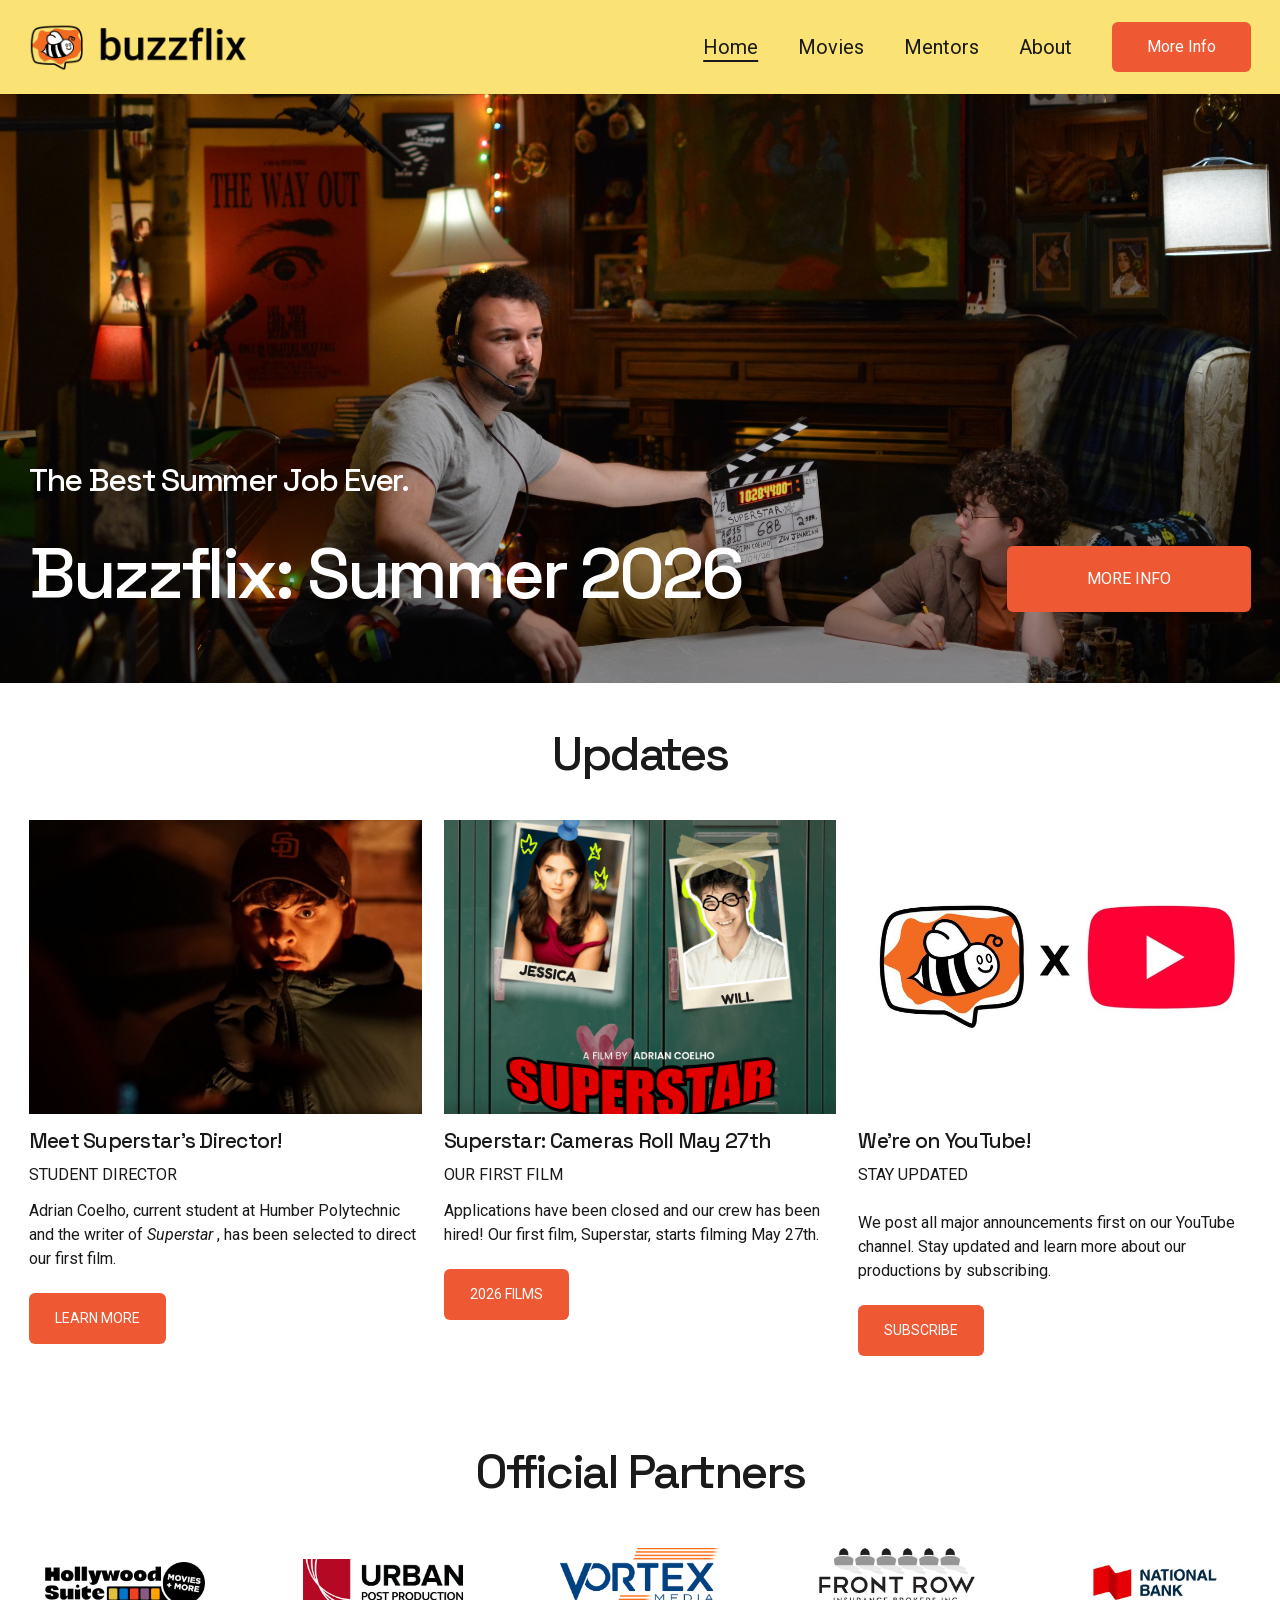
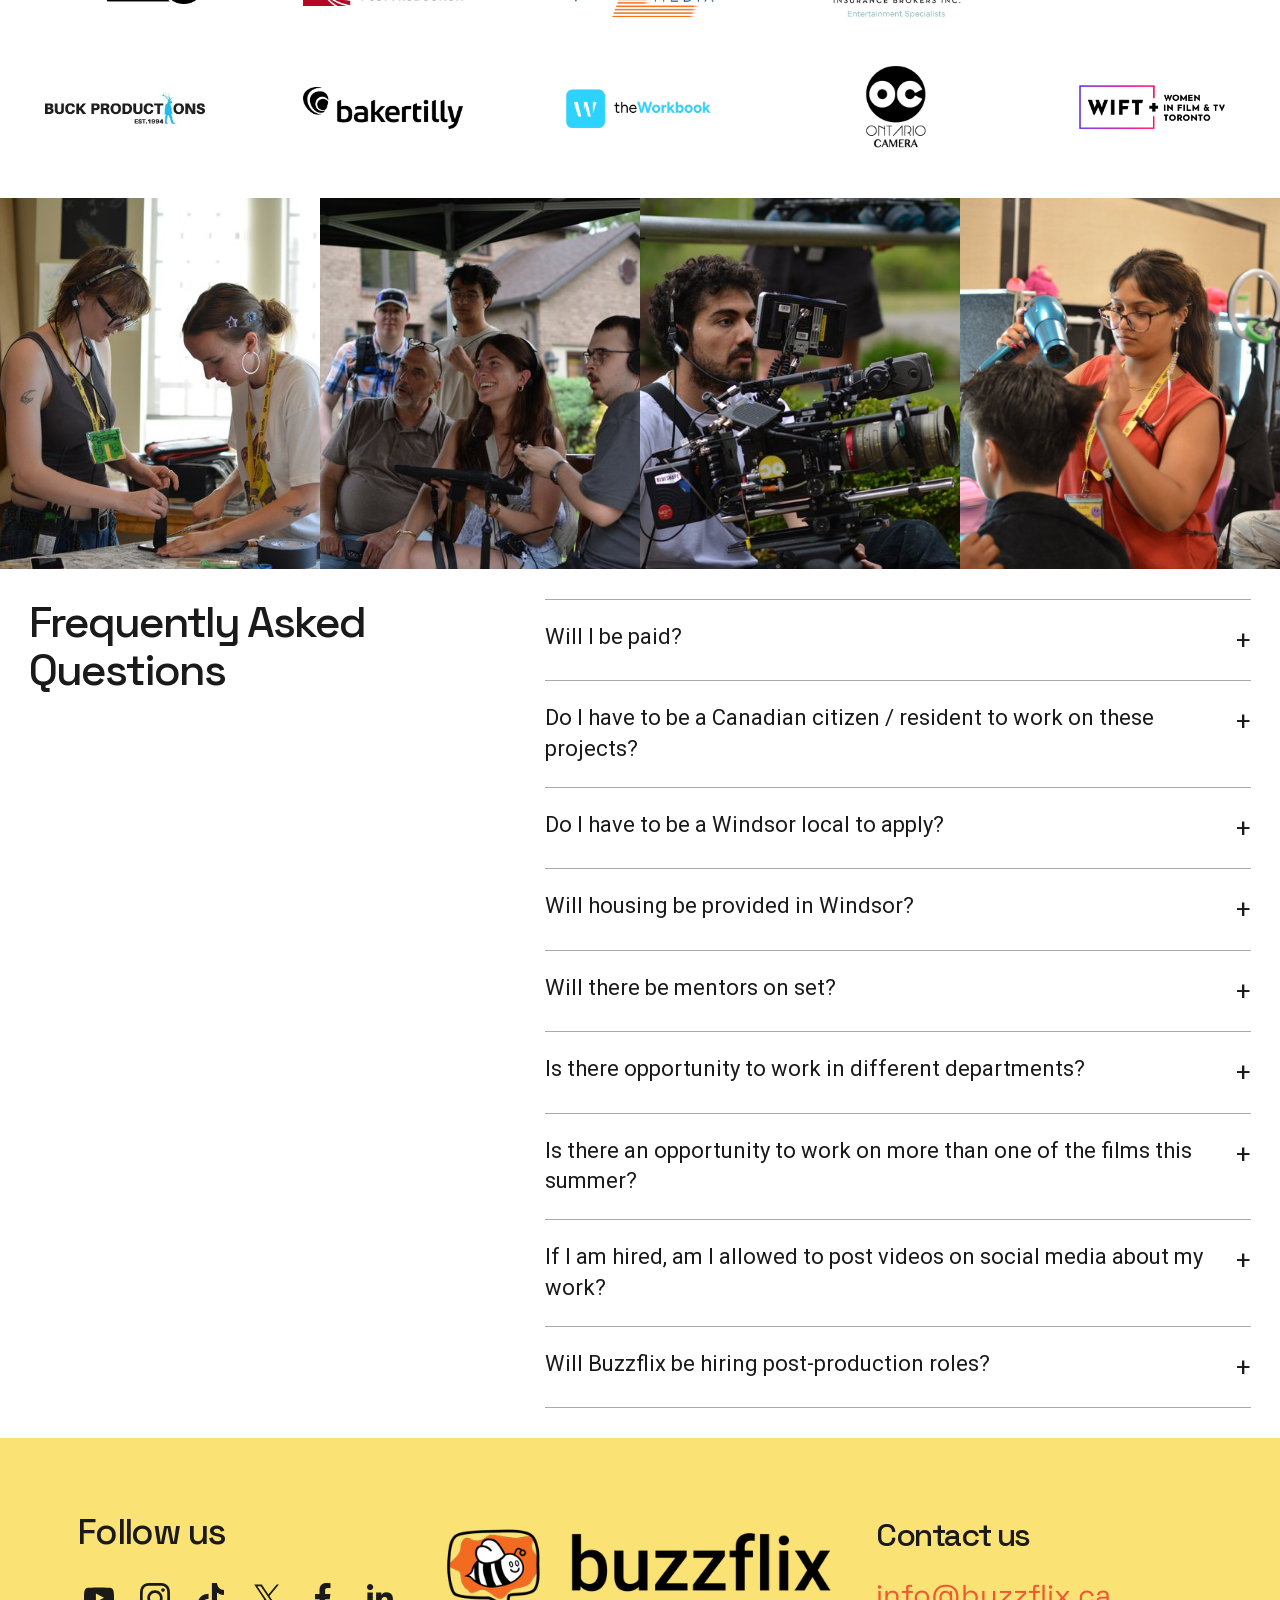
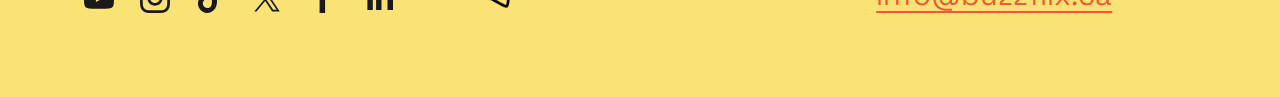
==== commit 3106b8a1: "Update Buzzflix website" ====
--- a/index.html
+++ b/index.html
@@ -124,6 +124,7 @@
   <img alt="Partner: bakertill+(1)" decoding="async" loading="lazy" src="assets/images/bakertill-1--c5bbf0e.png" style="object-position:50.0% 50.0%"/>
   <img alt="Partner: theWorkbook-logo" decoding="async" loading="lazy" src="assets/images/theworkbook-logo-025cd35.png" style="object-position:50.0% 50.0%"/>
   <img alt="Partner: Ontario-Camera-Logo-White-B" decoding="async" loading="lazy" src="assets/images/ontario-camera-logo-white-b-909fa6a.png" style="object-position:50.0% 50.0%"/>
+  <img alt="WIFT+ — Women in Film &amp; Television Toronto" class="partner-logo-wift" decoding="async" loading="lazy" src="assets/images/WIFT-logo-black.png"/>
  </div>
 </section>
 <section aria-label="Behind the scenes" class="photo-strip">
--- a/assets/css/fonts.css
+++ b/assets/css/fonts.css
@@ -674,3 +674,12 @@
   src: url('../fonts/vietnamese-e6fd461.woff2') format('woff2');
   unicode-range: U+0102-0103, U+0110-0111, U+0128-0129, U+0168-0169, U+01A0-01A1, U+01AF-01B0, U+0300-0301, U+0303-0304, U+0308-0309, U+0323, U+0329, U+1EA0-1EF9, U+20AB;
 }
+
+/* Regular weight for the lighter banner typography. */
+@font-face {
+  font-family:'Space Grotesk';
+  font-style:normal;
+  font-weight:400;
+  font-display:swap;
+  src:url('../fonts/space-grotesk-regular.ttf') format('truetype');
+}
--- a/assets/css/components.css
+++ b/assets/css/components.css
@@ -53,7 +53,7 @@
   display:flex;
   gap:22px;
   overflow-x:auto;
-  scroll-snap-type:x mandatory;
+  scroll-snap-type:none;
   scrollbar-width:none;
   padding-bottom:15px
 }
@@ -63,7 +63,7 @@
 .card {
   flex:0 0 calc((100% - 44px)/3);
   min-width:0;
-  scroll-snap-align:start
+  scroll-snap-align:none
 }
 .card>img {
   width:100%;
@@ -277,9 +277,9 @@
 .site-header nav>a:not(.button) { font-family:var(--body); font-weight:400; }
 .faq summary { font-family:var(--body); font-weight:400; }
 .site-footer { background:var(--yellow); }
-.social-links { gap:12px; align-items:center; flex-wrap:nowrap; }
-.social-links a { display:inline-flex; align-items:center; justify-content:center; width:36px; height:40px; flex-shrink:0; }
-.social-links svg { width:36px; height:36px; fill:currentColor; }
+.social-links { gap:12px; align-items:center; flex-wrap:wrap; }
+.social-links a { display:inline-flex; align-items:center; justify-content:center; width:44px; height:48px; flex-shrink:0; }
+.social-links svg { width:64px; height:64px; max-width:none; flex-shrink:0; fill:currentColor; }
 .social-links a:hover { color:var(--orange); }
 .carousel-track { cursor:grab; }
 .carousel-track.is-dragging { cursor:grabbing; scroll-snap-type:none; user-select:none; }
@@ -288,3 +288,18 @@
 .photo-strip { gap:0; padding:0; }
 .photo-strip img { height:clamp(200px,29vw,400px); }
 @media(max-width:800px) { .photo-strip { gap:0; padding:0; } .photo-strip img { height:220px; } }
+
+/* Footer and FAQ proportions. */
+.site-footer>div:first-child h2 { font-size:36px; }
+.faq h2 { font-size:44px; max-width:10em; align-self:start; }
+.faq summary { font-size:22px; }
+.faq details>div { font-size:18px; }
+@media(max-width:800px) {
+  .site-footer>div:first-child h2 { font-size:32px; }
+  .faq h2 { font-size:36px; }
+}
+
+/* Bring the wider FAQ list closer to its heading on desktop. */
+@media(min-width:801px) {
+  .faq { grid-template-columns:minmax(0,.85fr) minmax(0,1.25fr); gap:36px; }
+}
--- a/assets/css/pages.css
+++ b/assets/css/pages.css
@@ -301,3 +301,21 @@
  .updates .section-title, .partners .section-title { margin-bottom:26px; }
  .faq { padding-top:30px; padding-bottom:30px; }
 }
+
+/* Application banners retain the lighter weight; introductions use the original medium weight. */
+.application-banner h2 { font-weight:400; }
+.hero-content h1,
+.hero-content p,
+.split-hero h1,
+.statement h1 { font-weight:500; }
+
+@media(max-width:800px) {
+  /* Keep the slate holder in the mobile hero crop. */
+  .home-hero>img { object-position:35% 46.4%!important; }
+  /* Place the photograph between the introduction heading and description. */
+  .mentors-hero>div { display:contents; }
+  .mentors-hero h1 { grid-column:1; grid-row:1; margin-bottom:0; }
+  .mentors-hero>img { grid-column:1; grid-row:2; }
+  .mentors-hero p { grid-column:1; grid-row:3; margin-bottom:0; }
+  .mentors-hero .button { grid-column:1; grid-row:4; justify-self:start; margin-top:0; }
+}
